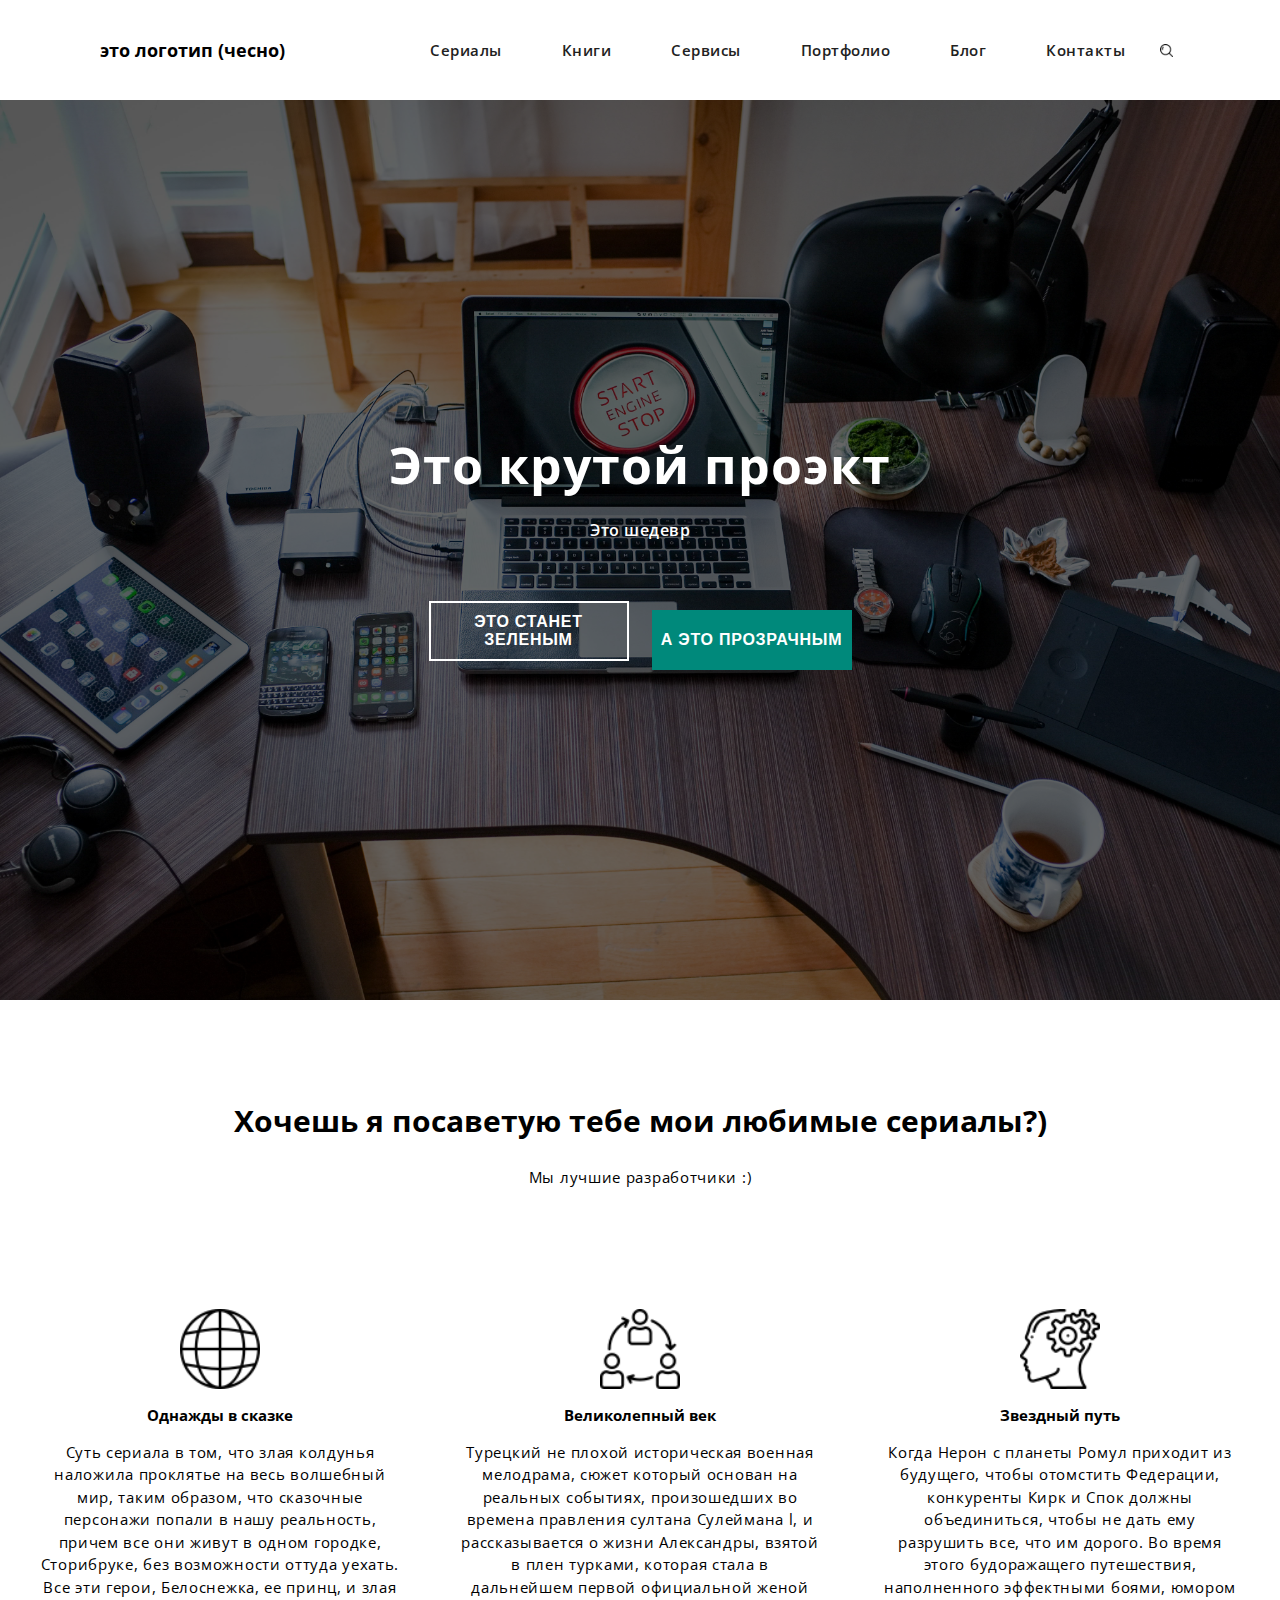
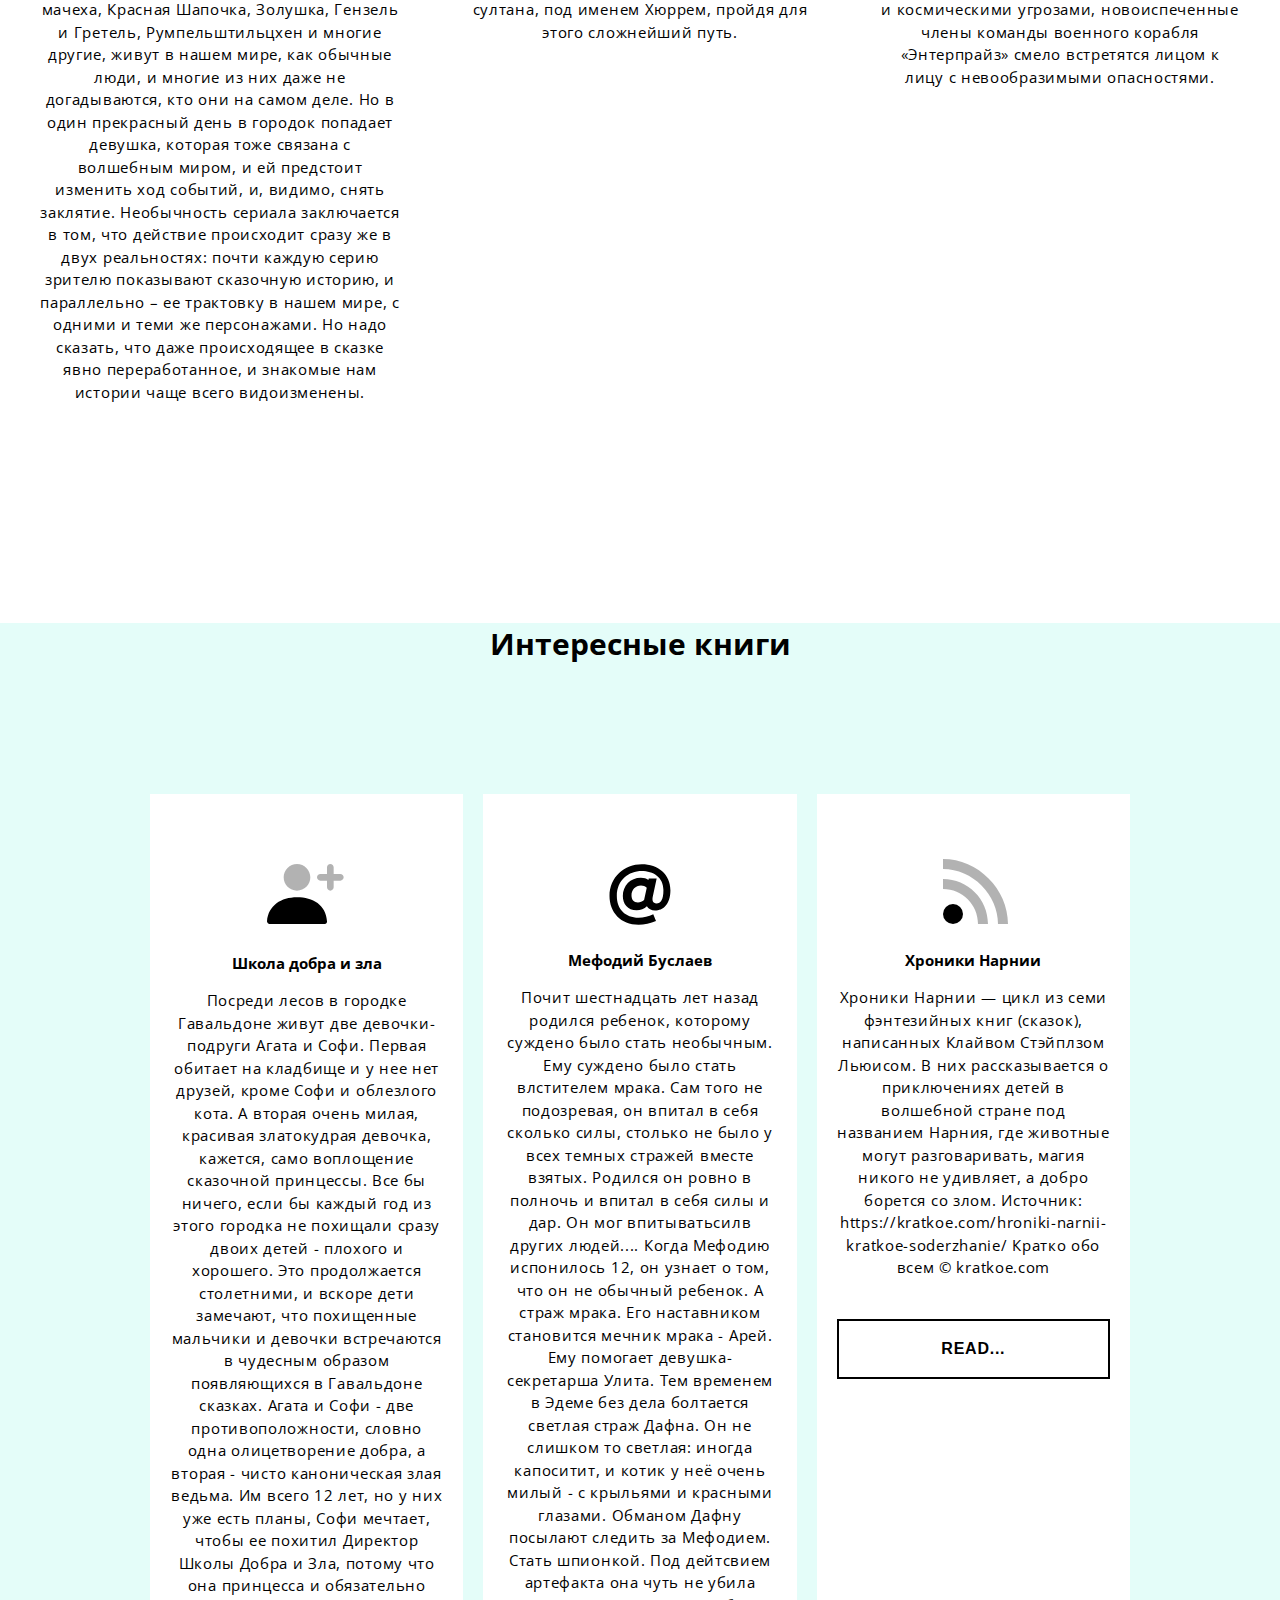
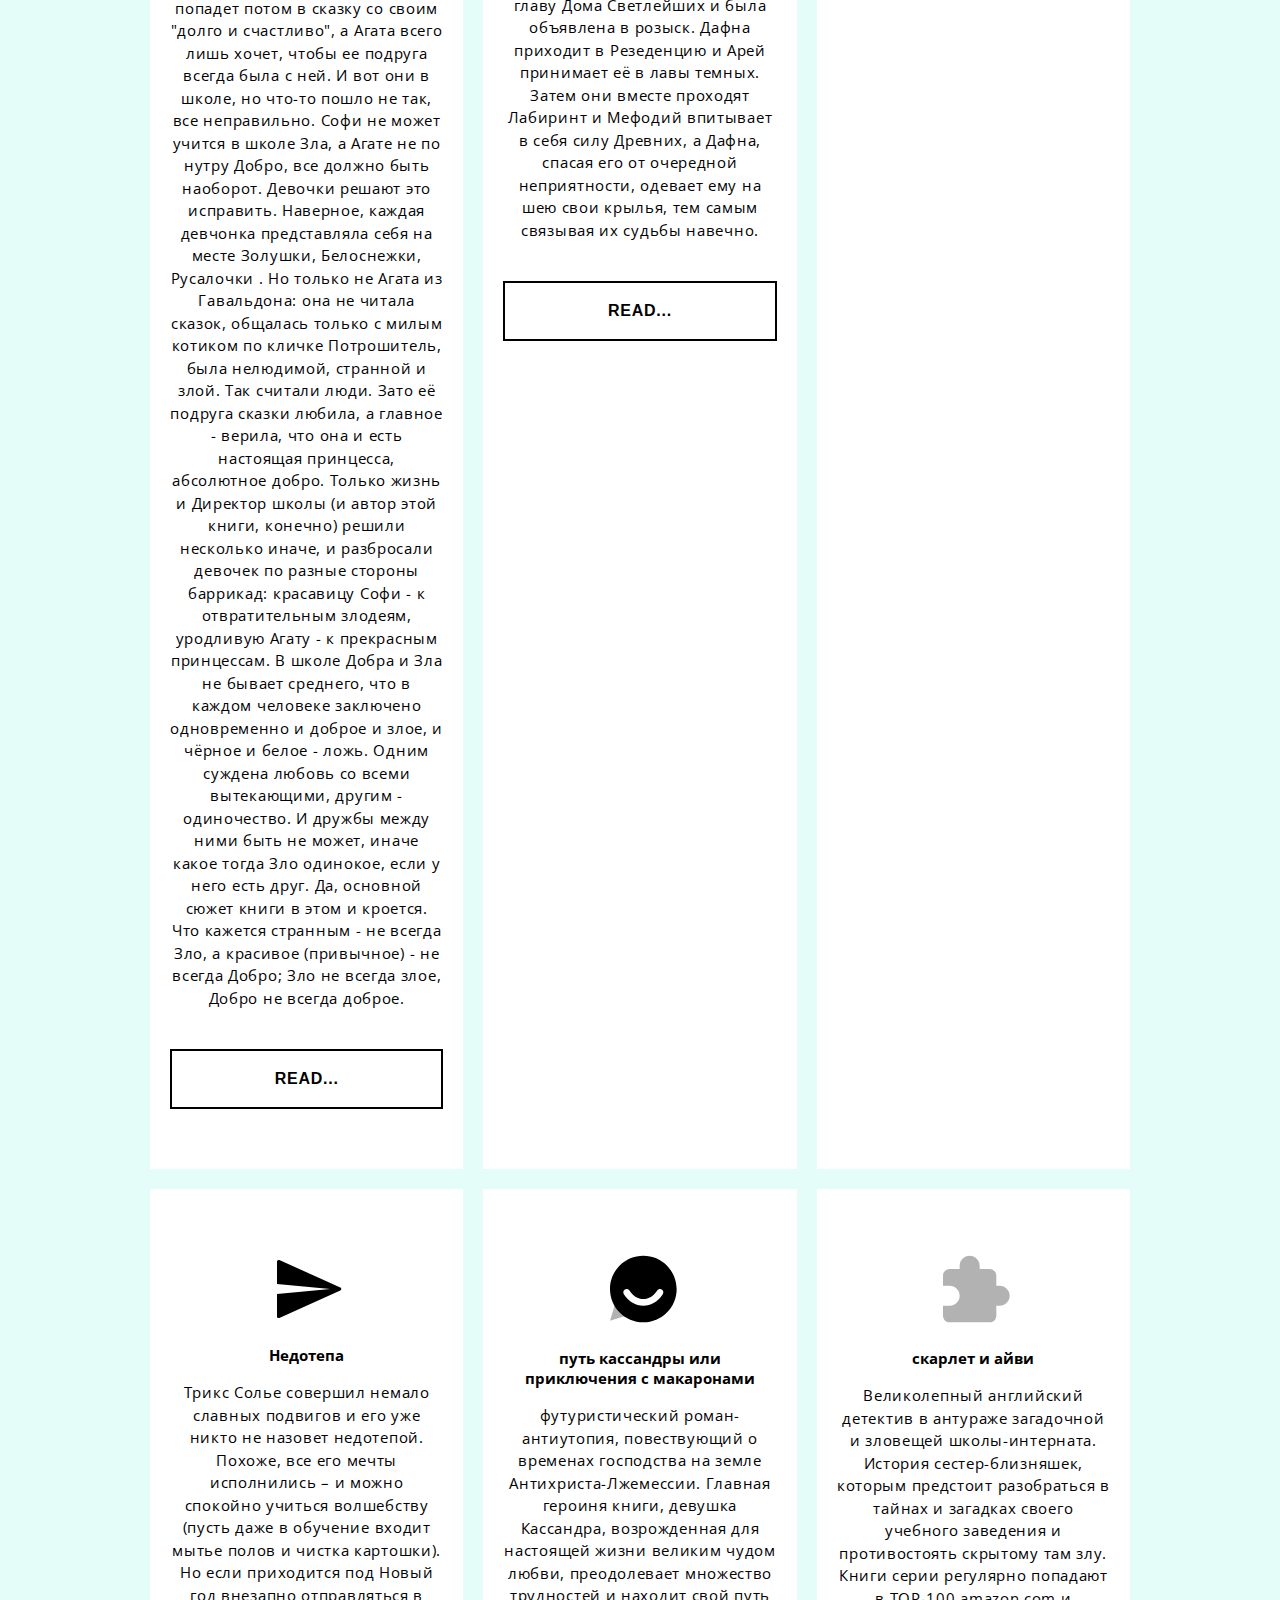
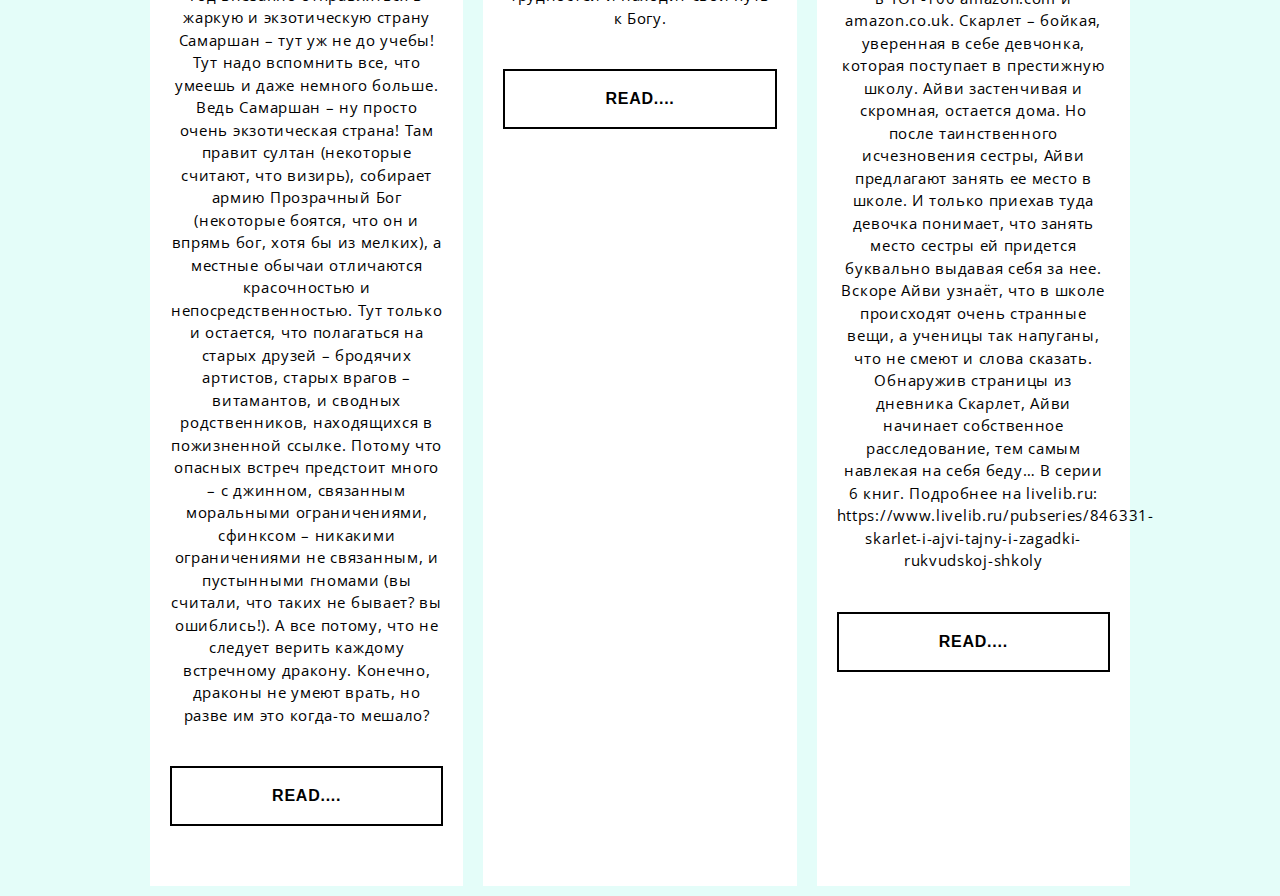
==== index.html @ 82c6f23f "Add files via upload" ====
<!DOCTYPE html>
<html lang="ru">
<head>
	<meta charset="UTF-8">
	<title>Photoshop</title>
	<link rel="stylesheet" href="style.css">
	<link href="https://fonts.googleapis.com/css?family=Open+Sans&display=swap" rel="stylesheet">
	<meta name="viewport" content="with=device-width,initial-scale=1">
</head>
<body>
		<div class="nav-wrapper">
			<div class="logo">это логотип (чесно)</div>
			<nav class="topnav">
				<a href="#" class="nav-link">
					Сериалы
				</a>
				<a href="#about" class="nav-link">
					Книги
				</a>
				<a href="#about04" class="nav-link">
					Сервисы
				</a>
				<a href="#" class="nav-link">
					Портфолио
				</a>
				<a href="#" class="nav-link">
					Блог
				</a>
				<a href="#" class="nav-link">
					Контакты
				</a>
				<div class="search-wrapper">
					<input type="text" class="search">
				</div>
			</nav>
			
		</div>
	<header class="header">
		<div class="box">
			<h1 class="h1">
				Это крутой проэкт
			</h1>
			<p class="subtitle">
				Это шедевр
			</p>
			<button class="header-btn transparent">
				<span class="hide-mobile">
				это станет
				</span>
				зеленым
			</button>
			<button class="header-btn blue">
				<span class="hide-mobile">
				а это прозрачным
				</span>
				 
			</button>
		</div>
	</header>
	<main>
		<section id="about" class="first">
			<h2 class="h2">Хочешь я посаветую тебе мои любимые сериалы?)</h2>
			<p class="section-subtitle">Мы лучшие разработчики :)
				
		</p>
			<div class="first-box">
				<div class="first-item">
					<img src="img/language.png" alt="" class="icon">
					<h3 class="h3">
						Однажды в сказке
					</h3>
					<p class="section-subtitle">Суть сериала в том, что злая колдунья наложила проклятье на весь волшебный мир, таким образом, что сказочные персонажи попали в нашу реальность, причем все они живут в одном городке, Сторибруке, без возможности оттуда уехать. Все эти герои, Белоснежка, ее принц, и злая мачеха, Красная Шапочка, Золушка, Гензель и Гретель, Румпельштильцхен и многие другие, живут в нашем мире, как обычные люди, и многие из них даже не догадываются, кто они на самом деле. Но в один прекрасный день в городок попадает девушка, которая тоже связана с волшебным миром, и ей предстоит изменить ход событий, и, видимо, снять заклятие.
					Необычность сериала заключается в том, что действие происходит сразу же в двух реальностях: почти каждую серию зрителю показывают сказочную историю, и параллельно – ее трактовку в нашем мире, с одними и теми же персонажами. Но надо сказать, что даже происходящее в сказке явно переработанное, и знакомые нам истории чаще всего видоизменены.</p>
				</div>
				<div class="first-item">
					<img src="img/collaboration.png" alt="" class="icon">
					<h3 class="h3">
						Великолепный век
					</h3>
					<p class="section-subtitle">Турецкий не плохой историческая военная мелодрама, сюжет который основан на реальных событиях, произошедших во времена правления султана Сулеймана l, и рассказывается о жизни Александры, взятой в плен турками, которая стала в дальнейшем первой официальной женой султана, под именем Хюррем, пройдя для этого сложнейший путь.</p>
				</div>
				<div class="first-item">
					<img src="img/thinking.png" alt="" class="icon">
					<h3 class="h3">
						Звездный путь
					</h3>
					<p class="section-subtitle">Когда Нерон с планеты Ромул приходит из будущего, чтобы отомстить Федерации, конкуренты Кирк и Спок должны объединиться, чтобы не дать ему разрушить все, что им дорого. Во время этого будоражащего путешествия, наполненного эффектными боями, юмором и космическими угрозами, новоиспеченные члены команды военного корабля «Энтерпрайз» смело встретятся лицом к лицу с невообразимыми опасностями.</p>
				</div>
			</div>
		</section>
		<section id="about04" class="second">
			<h2 class="h2">Интересные книги</h2>
			<p class="section-subtitle">
				
			</p>
			<div class="second-box">
				<div class="second-item">
					<svg xmlns="http://www.w3.org/2000/svg" xmlns:xlink="http://www.w3.org/1999/xlink" width="80px" height="80px" viewBox="0 0 24 24" version="1.1" class="kt-svg-icon">
    <g stroke="none" stroke-width="1" fill="none" fill-rule="evenodd">
        <polygon points="0 0 24 0 24 24 0 24"/>
        <path d="M18,8 L16,8 C15.4477153,8 15,7.55228475 15,7 C15,6.44771525 15.4477153,6 16,6 L18,6 L18,4 C18,3.44771525 18.4477153,3 19,3 C19.5522847,3 20,3.44771525 20,4 L20,6 L22,6 C22.5522847,6 23,6.44771525 23,7 C23,7.55228475 22.5522847,8 22,8 L20,8 L20,10 C20,10.5522847 19.5522847,11 19,11 C18.4477153,11 18,10.5522847 18,10 L18,8 Z M9,11 C6.790861,11 5,9.209139 5,7 C5,4.790861 6.790861,3 9,3 C11.209139,3 13,4.790861 13,7 C13,9.209139 11.209139,11 9,11 Z" fill="#000000" fill-rule="nonzero" opacity="0.3"/>
        <path d="M0.00065168429,20.1992055 C0.388258525,15.4265159 4.26191235,13 8.98334134,13 C13.7712164,13 17.7048837,15.2931929 17.9979143,20.2 C18.0095879,20.3954741 17.9979143,21 17.2466999,21 C13.541124,21 8.03472472,21 0.727502227,21 C0.476712155,21 -0.0204617505,20.45918 0.00065168429,20.1992055 Z" fill="#000000" fill-rule="nonzero"/>
    </g>
</svg>
					<h3 class="h3">Школа добра и зла</h3>
					<p class="section-subtitle">Посреди лесов в городке Гавальдоне живут две девочки-подруги
Агата и Софи.
Первая обитает на кладбище и у нее нет друзей, кроме Софи
и облезлого кота.
А вторая очень милая, красивая златокудрая девочка,
кажется, само воплощение сказочной принцессы.
Все бы ничего, если бы каждый год из этого городка не
похищали сразу двоих детей - плохого и хорошего.
Это продолжается столетними, и вскоре дети замечают,
что похищенные мальчики и девочки встречаются в
чудесным образом появляющихся в Гавальдоне сказках.
Агата и Софи - две противоположности, словно одна
олицетворение добра, а вторая - чисто каноническая злая ведьма.
Им всего 12 лет, но у них уже есть планы, Софи мечтает,
чтобы ее похитил Директор Школы Добра и Зла,
потому что она принцесса и обязательно попадет потом
в сказку со своим "долго и счастливо", а Агата всего лишь
хочет, чтобы ее подруга всегда была с ней.
И вот они в школе, но что-то пошло не так, все неправильно.
Софи не может учится в школе Зла, а Агате не по нутру
Добро, все должно быть наоборот.
Девочки решают это исправить.
Наверное, каждая девчонка представляла себя на месте
Золушки, Белоснежки, Русалочки .
Но только не Агата из Гавальдона: она не читала сказок,
общалась только с милым котиком по кличке Потрошитель,
была нелюдимой, странной и злой.
Так считали люди. Зато её подруга сказки любила, а главное -
верила, что она и есть настоящая принцесса, абсолютное добро.
Только жизнь и Директор школы (и автор этой книги, конечно)
решили несколько иначе, и разбросали девочек по
разные стороны баррикад:
красавицу Софи - к отвратительным злодеям, уродливую
Агату - к прекрасным принцессам.
В школе Добра и Зла не бывает среднего, что в каждом
человеке заключено одновременно и доброе и злое,
и чёрное и белое - ложь. Одним суждена любовь со
всеми вытекающими, другим - одиночество.
И дружбы между ними быть не может, иначе какое тогда
Зло одинокое, если у него есть друг.
Да, основной сюжет книги в этом и кроется.
Что кажется странным - не всегда Зло, а красивое (привычное) -
не всегда Добро; Зло не всегда злое, Добро не всегда доброе.</p>
					<button class="readmore">read...</button>
				</div>
				<div class="second-item">
					<svg xmlns="http://www.w3.org/2000/svg" xmlns:xlink="http://www.w3.org/1999/xlink" width="80px" height="80px" viewBox="0 0 24 24" version="1.1" class="icon">
    <g stroke="none" stroke-width="1" fill="none" fill-rule="evenodd">
        <rect x="0" y="0" width="24" height="24"/>
        <path d="M11.575,21.2 C6.175,21.2 2.85,17.4 2.85,12.575 C2.85,6.875 7.375,3.05 12.525,3.05 C17.45,3.05 21.125,6.075 21.125,10.85 C21.125,15.2 18.825,16.925 16.525,16.925 C15.4,16.925 14.475,16.4 14.075,15.65 C13.3,16.4 12.125,16.875 11,16.875 C8.25,16.875 6.85,14.925 6.85,12.575 C6.85,9.55 9.05,7.1 12.275,7.1 C13.2,7.1 13.95,7.35 14.525,7.775 L14.625,7.35 L17,7.35 L15.825,12.85 C15.6,13.95 15.85,14.825 16.925,14.825 C18.25,14.825 19.025,13.725 19.025,10.8 C19.025,6.9 15.95,5.075 12.5,5.075 C8.625,5.075 5.05,7.75 5.05,12.575 C5.05,16.525 7.575,19.1 11.575,19.1 C13.075,19.1 14.625,18.775 15.975,18.075 L16.8,20.1 C15.25,20.8 13.2,21.2 11.575,21.2 Z M11.4,14.525 C12.05,14.525 12.7,14.35 13.225,13.825 L14.025,10.125 C13.575,9.65 12.925,9.425 12.3,9.425 C10.65,9.425 9.45,10.7 9.45,12.375 C9.45,13.675 10.075,14.525 11.4,14.525 Z" fill="#000000"/>
    </g>
</svg>
					<h3 class="h3">Мефодий Буслаев</h3>
					<p class="section-subtitle">Почит шестнадцать лет назад родился ребенок, которому суждено было стать необычным. Ему суждено было стать влстителем мрака. Сам того не подозревая, он впитал в себя сколько силы, столько не было у всех темных стражей вместе взятых. Родился он ровно в полночь и впитал в себя силы и дар. Он мог впитыватьсилв других людей....
Когда Мефодию испонилось 12, он узнает о том, что он не обычный ребенок. А страж мрака. Его наставником становится мечник мрака - Арей. Ему помогает девушка-секретарша Улита.
Тем временем в Эдеме без дела болтается светлая страж Дафна. Он не слишком то светлая: иногда капоситит, и котик у неё очень милый - с крыльями и красными глазами. Обманом Дафну посылают следить за Мефодием. Стать шпионкой. Под дейтсвием артефакта она чуть не убила главу Дома Светлейших и была объявлена в розыск.
Дафна приходит в Резеденцию и Арей принимает её в лавы темных.
Затем они вместе проходят Лабиринт и Мефодий впитывает в себя силу Древних, а Дафна, спасая его от очередной неприятности, одевает ему на шею свои крылья, тем самым связывая их судьбы навечно.</p>
					<button class="readmore">read...</button>
				</div>
				<div class="second-item">
					<svg xmlns="http://www.w3.org/2000/svg" xmlns:xlink="http://www.w3.org/1999/xlink" width="80px" height="80px" viewBox="0 0 24 24" version="1.1" class="icon">
    <g stroke="none" stroke-width="1" fill="none" fill-rule="evenodd">
        <rect x="0" y="0" width="24" height="24"/>
        <circle fill="#000000" cx="6" cy="18" r="3"/>
        <path d="M16.5,21 L13.5,21 C13.5,15.2010101 8.79898987,10.5 3,10.5 L3,7.5 C10.4558441,7.5 16.5,13.5441559 16.5,21 Z" fill="#000000" fill-rule="nonzero" opacity="0.3"/>
        <path d="M22.5,21 L19.5,21 C19.5,12.163444 11.836556,4.5 3,4.5 L3,1.5 C13.4934102,1.5 22.5,10.5065898 22.5,21 Z" fill="#000000" fill-rule="nonzero" opacity="0.3"/>
    </g>
</svg>
					<h3 class="h3">Хроники Нарнии</h3>
					<p class="section-subtitle">Хроники Нарнии — цикл из семи фэнтезийных книг (сказок), написанных Клайвом Стэйплзом Льюисом. В них рассказывается о приключениях детей в волшебной стране под названием Нарния, где животные могут разговаривать, магия никого не удивляет, а добро борется со злом.
Источник: https://kratkoe.com/hroniki-narnii-kratkoe-soderzhanie/ Кратко обо всем © kratkoe.com</p>
					<button class="readmore">read...</button>
				</div>
				<div class="second-item">
					<svg xmlns="http://www.w3.org/2000/svg" xmlns:xlink="http://www.w3.org/1999/xlink" width="80px" height="80px" viewBox="0 0 24 24" version="1.1" class="icon">
    <g stroke="none" stroke-width="1" fill="none" fill-rule="evenodd">
        <rect x="0" y="0" width="24" height="24"/>
        <path d="M3,13.5 L19,12 L3,10.5 L3,3.7732928 C3,3.70255344 3.01501031,3.63261921 3.04403925,3.56811047 C3.15735832,3.3162903 3.45336217,3.20401298 3.70518234,3.31733205 L21.9867539,11.5440392 C22.098181,11.5941815 22.1873901,11.6833905 22.2375323,11.7948177 C22.3508514,12.0466378 22.2385741,12.3426417 21.9867539,12.4559608 L3.70518234,20.6826679 C3.64067359,20.7116969 3.57073936,20.7267072 3.5,20.7267072 C3.22385763,20.7267072 3,20.5028496 3,20.2267072 L3,13.5 Z" fill="#000000"/>
    </g>
</svg>
					<h3 class="h3">Недотепа</h3>
					<p class="section-subtitle">Трикс Солье совершил немало славных подвигов и его уже никто не назовет недотепой.
Похоже, все его мечты исполнились – и можно спокойно учиться волшебству (пусть даже в обучение входит мытье полов и чистка картошки).

Но если приходится под Новый год внезапно отправляться в жаркую и экзотическую страну Самаршан – тут уж не до учебы! Тут надо вспомнить все, что умеешь и даже немного больше.

Ведь Самаршан – ну просто очень экзотическая страна! Там правит султан (некоторые считают, что визирь), собирает армию Прозрачный Бог (некоторые боятся, что он и впрямь бог, хотя бы из мелких), а местные обычаи отличаются красочностью и непосредственностью.

Тут только и остается, что полагаться на старых друзей – бродячих артистов, старых врагов – витамантов, и сводных родственников, находящихся в пожизненной ссылке.

Потому что опасных встреч предстоит много – с джинном, связанным моральными ограничениями, сфинксом – никакими ограничениями не связанным, и пустынными гномами (вы считали, что таких не бывает? вы ошиблись!). А все потому, что не следует верить каждому встречному дракону. Конечно, драконы не умеют врать, но разве им это когда-то мешало?</p>
					<button class="readmore">read....</button>
				</div>
				<div class="second-item">
				<svg xmlns="http://www.w3.org/2000/svg" xmlns:xlink="http://www.w3.org/1999/xlink" width="80px" height="80px" viewBox="0 0 24 24" version="1.1" class="kt-svg-icon">
    <g stroke="none" stroke-width="1" fill="none" fill-rule="evenodd">
        <rect x="0" y="0" width="24" height="24"/>
        <polygon fill="#000000" opacity="0.3" points="5 15 3 21.5 9.5 19.5"/>
        <path d="M13,2 C18.5228475,2 23,6.4771525 23,12 C23,17.5228475 18.5228475,22 13,22 C7.4771525,22 3,17.5228475 3,12 C3,6.4771525 7.4771525,2 13,2 Z M7.16794971,13.5547002 C8.67758127,15.8191475 10.6456687,17 13,17 C15.3543313,17 17.3224187,15.8191475 18.8320503,13.5547002 C19.1384028,13.0951715 19.0142289,12.4743022 18.5547002,12.1679497 C18.0951715,11.8615972 17.4743022,11.9857711 17.1679497,12.4452998 C16.0109146,14.1808525 14.6456687,15 13,15 C11.3543313,15 9.9890854,14.1808525 8.83205029,12.4452998 C8.52569784,11.9857711 7.90482849,11.8615972 7.4452998,12.1679497 C6.98577112,12.4743022 6.86159725,13.0951715 7.16794971,13.5547002 Z" fill="#000000"/>
    </g>
</svg>
					<h3 class="h3">путь кассандры или приключения с макаронами </h3>
					<p class="section-subtitle"> футуристический роман-антиутопия, повествующий о временах господства на земле Антихриста-Лжемессии. Главная героиня книги, девушка Кассандра, возрожденная для настоящей жизни великим чудом любви, преодолевает множество трудностей и находит свой путь к Богу.</p>
					<button class="readmore">read....</button>
				</div>
				<div class="second-item">
					<svg xmlns="http://www.w3.org/2000/svg" xmlns:xlink="http://www.w3.org/1999/xlink" width="80px" height="80px" viewBox="0 0 24 24" version="1.1" class="kt-svg-icon">
    <g stroke="none" stroke-width="1" fill="none" fill-rule="evenodd">
        <rect x="0" y="0" width="24" height="24"/>
        <path d="M19,11 L20,11 C21.6568542,11 23,12.3431458 23,14 C23,15.6568542 21.6568542,17 20,17 L19,17 L19,20 C19,21.1045695 18.1045695,22 17,22 L5,22 C3.8954305,22 3,21.1045695 3,20 L3,17 L5,17 C6.65685425,17 8,15.6568542 8,14 C8,12.3431458 6.65685425,11 5,11 L3,11 L3,8 C3,6.8954305 3.8954305,6 5,6 L8,6 L8,5 C8,3.34314575 9.34314575,2 11,2 C12.6568542,2 14,3.34314575 14,5 L14,6 L17,6 C18.1045695,6 19,6.8954305 19,8 L19,11 Z" fill="#000000" opacity="0.3"/>
    </g>
</svg>
					<h3 class="h3">скарлет и айви</h3>
					<p class="section-subtitle">Великолепный английский детектив в антураже загадочной и зловещей школы-интерната. История сестер-близняшек, которым предстоит разобраться в тайнах и загадках своего учебного заведения и противостоять скрытому там злу. Книги серии регулярно попадают в TOP-100 amazon.com и amazon.co.uk. Скарлет – бойкая, уверенная в себе девчонка, которая поступает в престижную школу. Айви застенчивая и скромная, остается дома. Но после таинственного исчезновения сестры, Айви предлагают занять ее место в школе. И только приехав туда девочка понимает, что занять место сестры ей придется буквально выдавая себя за нее. Вскоре Айви узнаёт, что в школе происходят очень странные вещи, а ученицы так напуганы, что не смеют и слова сказать. Обнаружив страницы из дневника Скарлет, Айви начинает собственное расследование, тем самым навлекая на себя беду… В серии 6 книг.
Подробнее на livelib.ru:
https://www.livelib.ru/pubseries/846331-skarlet-i-ajvi-tajny-i-zagadki-rukvudskoj-shkoly</p>
					<button class="readmore">read....</button>
				</div>
			</div>
		</section>
	</main>
</body>
</html>
---- style.css ----
*{
	margin: 0;
	padding: 0;
	box-sizing: border-box;
}

html, body, header {
	height: 100%;
}

html {
	font-size: 10px;
	font-family: 'Open Sans', sans-serif;
	font-weight: 600;
}

.nav-wrapper{
	height: 100px;
	display: flex;
	padding: 0 100px;
	/*position: absolute;*/
	width: 100%;
	align-items: center;
	justify-content: space-between;
}

.topnav {
	display: flex;
	justify-content:flex-end;
	/*width: 97.5%;
	margin: auto;
	max-width: 1200px;
	background-color: pink;*/
	align-items: center;
}

.nav-link {
	text-decoration: none;
	color: #212121;
	/*display: inline-block;*/
	font-size: 1.5rem;
	letter-spacing: 0.5px;
	margin: 15px;
	padding: 10px 15px;
	transition: 0.3s ease-in;
}

/*.nav-link+ .nav-link, .nav-link:first-child {
	margin: 3%;
}*/


.logo{
	font-size: 18px;
	font-weight: bold;
	font-family: 'Open Sans', sans-serif;
	width:150%;
}

.search {
	background-image: url('search.png');
	background-position: 0px center;
	background-repeat: no-repeat;
	background-size: 13px 13px;
	border: none;
	padding-left: 20px;
	font-size: 1.5rem;
	outline: none;
	font-weight: 600;
	letter-spacing: 0.5px;
	width: 100%;
	padding-bottom: 3px;
	transition: 0.3s ease-in;

}

.search:focus{
	border-bottom: 1px solid;
}

.search-wrapper {
	width: 15%;
	margin-left: 5px;
}

.header {
	background-image: url('background.jpg');
	background-repeat: no-repeat;
	width: 100%;
	height:calc(100%-100px);
	background-size: cover;
	background-position: 50% 50%;
	position: relative;
    display: flex;
    justify-content: center;
    align-items: center;
    color: white;

}

.header:after {
	content: '';
	position: absolute;
	width: 100%;
	height: 100%;
	top: 0;
	bottom: 0;
	left: 0;
	right: 0;
	background-color:rgba(0,0,0,0.6);
}

.header > .box{
	z-index: 1;
    text-align: center;
}
.h1 {
	font-size: 5rem;
	letter-spacing: 1px;
}
.subtitle {
	font-size: 1.6rem;
	padding: 2rem 0;
	letter-spacing: 0.5px;
}
.header-btn, .readmore {
	border:none;
	width: 200px;
	height: 60px;
	font-size: 1.6rem;
	display: inline-block;
	margin-top: 40px;
	color: white;
	text-transform: uppercase;
	font-weight: 600;
	letter-spacing: 0.75px;
	cursor: pointer;
	transition: 0.3s ease-in;
	border:2px solid transparent;
}
.header-btn + .header-btn {
	margin-left: 20px;
}

.transparent, .readmore {
	border:2px solid;
	background-color: transparent;
}

.blue {
	background-color: #00897b;
}
@media all and (min-width: 1150px){
	.transparent:hover {
		background-color: #00897b;
		border-color: transparent;
	}
	.blue:hover {
		background-color: transparent;
		border-color:#00897b; 
	}
	.nav-link:hover {
		background-color: black;
		color: white;
	}
	.second-item:hover {
		background-color:#00897b;
		color: white;
		transform: scale(1.05);
		box-shadow: 0 0 40px 5px rgba(0,0,0,0.3);

	}

	.second-item:hover .readmore {
		border-color: white;
		color: white;
	}
	.second-item:hover .icon {
		color: white;
	}

}

.first {
	text-align: center;
	padding: 100px 0;
}

.h2 {
	font-size: 4rem;
	text-align: center;

}

.section-subtitle {
	font-size: 1.5rem;
	font-weight: 400;
	max-width: 700px;
	margin: auto;
	line-height: 1.5;
	letter-spacing: 0.7px;

}

.first-box, .second-box{
	display: flex;
	justify-content: space-between;
	max-width: 1200px;
	margin: 120px auto;
}

.first-item {
	max-width: 30%;
}

.h2 {
	font-size: 3rem;
	margin-bottom: 2.5rem;
}

.icon {
	display: block;
	width: 80px;
	margin: auto;

}
.h3 {
	font-size: 1.5rem;
	font-weight: bold;
	margin: 16px auto;
	
}

.second{
	background-color: #e4fdf9;
}

.second-item {
	width: calc(100% / 3 - 2%);
	background-color: #fff;
	margin: 1%;
	padding: 6% 2%;
	text-align: center;
	transition: 0.3s ease-in;
}

.second-box{
	flex-wrap: wrap;
	justify-content: space-between;
	max-width: 1000px;
}


.readmore {
	color: black;
	width: 100%;
}

@media all and (max-width: 1150px) {
	.nav-link {
		display: none;
	}

	.header-btn + .header-btn {
		margin-left: 0px;
	}

	.header-btn {
		height: 40px;
		width: 150px;
	}

	.hide-mobile {
		display: none;
	}

	.main {
		margin: auto 16px;
	}
	.section-subtitle {
		text-align: center;
	}
	.second-box {
		margin-top: 24px;
	}

	.first {
		padding: 0;
	}
}
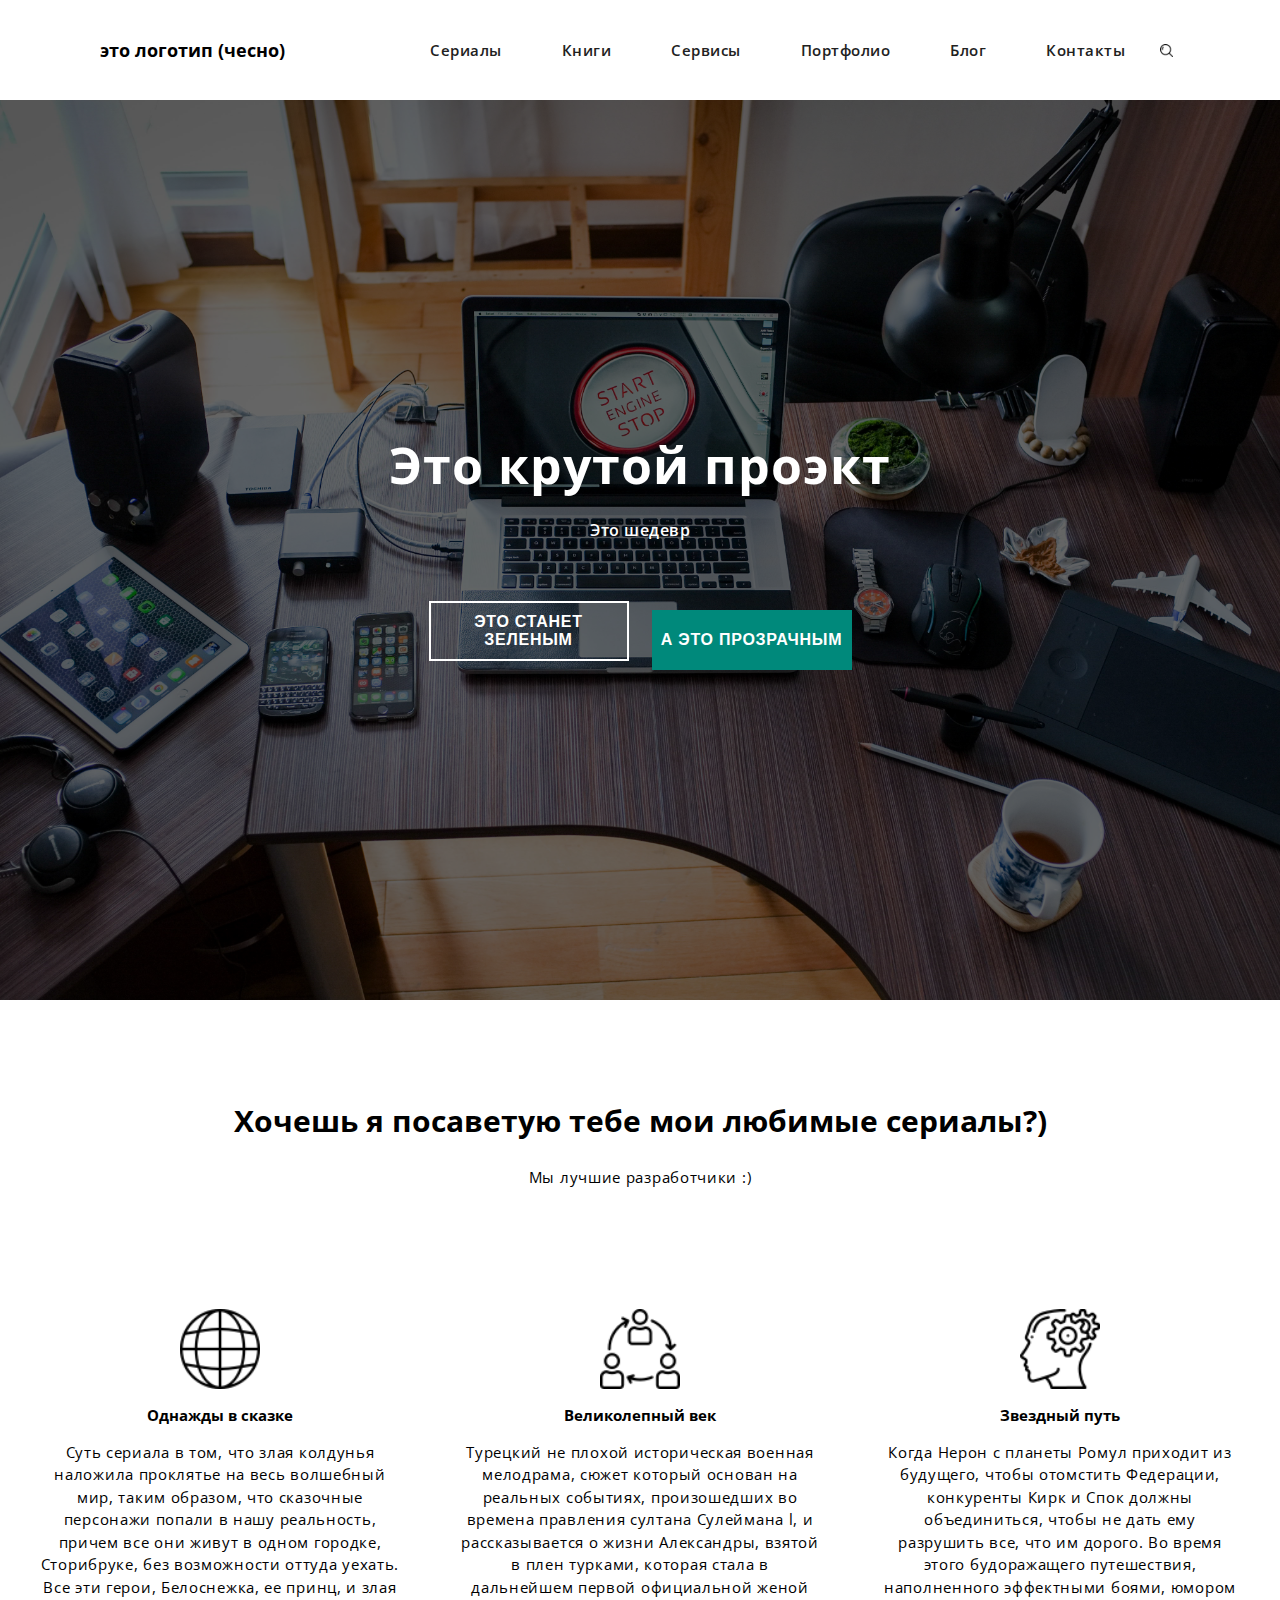
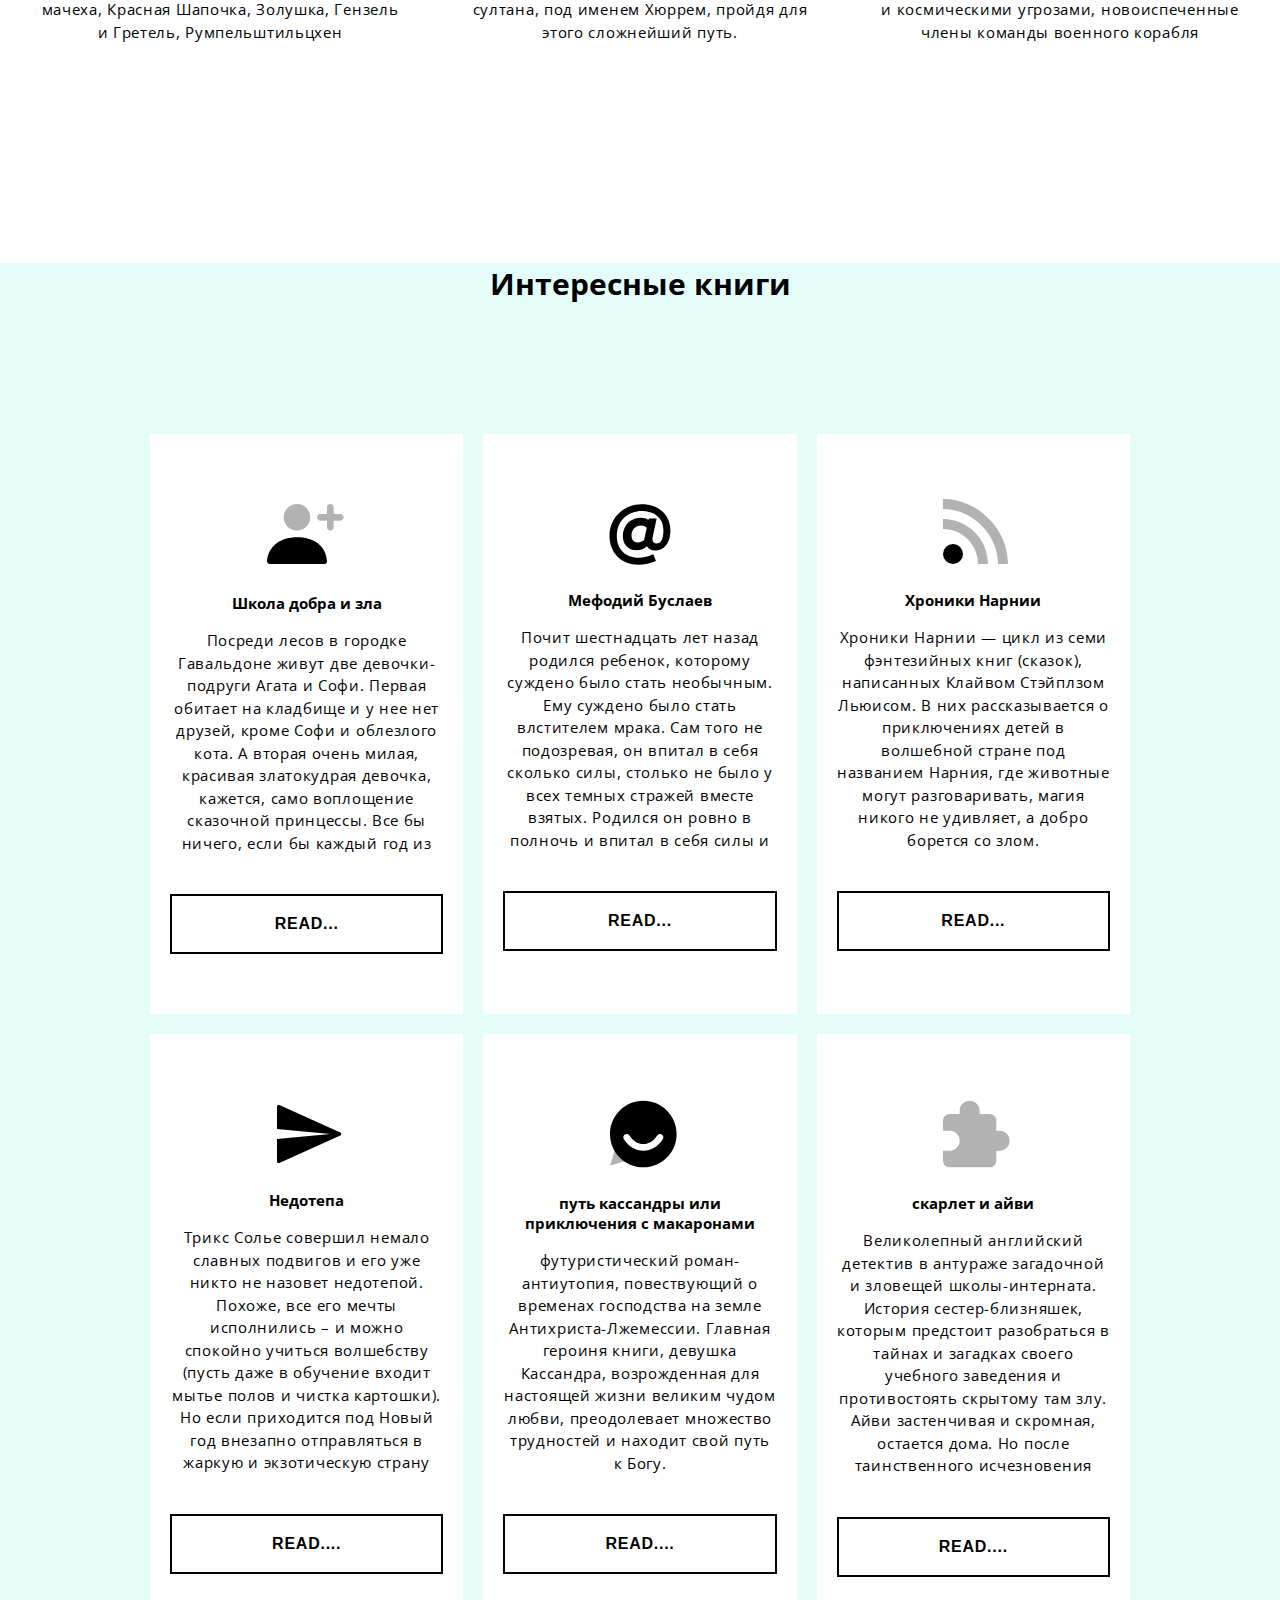
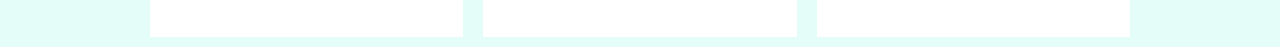
==== commit 4c863f31: "Add files via upload" ====
--- a/index.html
+++ b/index.html
@@ -69,8 +69,7 @@
 					<h3 class="h3">
 						Однажды в сказке
 					</h3>
-					<p class="section-subtitle">Суть сериала в том, что злая колдунья наложила проклятье на весь волшебный мир, таким образом, что сказочные персонажи попали в нашу реальность, причем все они живут в одном городке, Сторибруке, без возможности оттуда уехать. Все эти герои, Белоснежка, ее принц, и злая мачеха, Красная Шапочка, Золушка, Гензель и Гретель, Румпельштильцхен и многие другие, живут в нашем мире, как обычные люди, и многие из них даже не догадываются, кто они на самом деле. Но в один прекрасный день в городок попадает девушка, которая тоже связана с волшебным миром, и ей предстоит изменить ход событий, и, видимо, снять заклятие.
-					Необычность сериала заключается в том, что действие происходит сразу же в двух реальностях: почти каждую серию зрителю показывают сказочную историю, и параллельно – ее трактовку в нашем мире, с одними и теми же персонажами. Но надо сказать, что даже происходящее в сказке явно переработанное, и знакомые нам истории чаще всего видоизменены.</p>
+					<p class="section-subtitle">Суть сериала в том, что злая колдунья наложила проклятье на весь волшебный мир, таким образом, что сказочные персонажи попали в нашу реальность, причем все они живут в одном городке, Сторибруке, без возможности оттуда уехать. Все эти герои, Белоснежка, ее принц, и злая мачеха, Красная Шапочка, Золушка, Гензель и Гретель, Румпельштильцхен </p>
 				</div>
 				<div class="first-item">
 					<img src="img/collaboration.png" alt="" class="icon">
@@ -84,7 +83,7 @@
 					<h3 class="h3">
 						Звездный путь
 					</h3>
-					<p class="section-subtitle">Когда Нерон с планеты Ромул приходит из будущего, чтобы отомстить Федерации, конкуренты Кирк и Спок должны объединиться, чтобы не дать ему разрушить все, что им дорого. Во время этого будоражащего путешествия, наполненного эффектными боями, юмором и космическими угрозами, новоиспеченные члены команды военного корабля «Энтерпрайз» смело встретятся лицом к лицу с невообразимыми опасностями.</p>
+					<p class="section-subtitle">Когда Нерон с планеты Ромул приходит из будущего, чтобы отомстить Федерации, конкуренты Кирк и Спок должны объединиться, чтобы не дать ему разрушить все, что им дорого. Во время этого будоражащего путешествия, наполненного эффектными боями, юмором и космическими угрозами, новоиспеченные члены команды военного корабля</p>
 				</div>
 			</div>
 		</section>
@@ -109,43 +108,8 @@
 и облезлого кота.
 А вторая очень милая, красивая златокудрая девочка,
 кажется, само воплощение сказочной принцессы.
-Все бы ничего, если бы каждый год из этого городка не
-похищали сразу двоих детей - плохого и хорошего.
-Это продолжается столетними, и вскоре дети замечают,
-что похищенные мальчики и девочки встречаются в
-чудесным образом появляющихся в Гавальдоне сказках.
-Агата и Софи - две противоположности, словно одна
-олицетворение добра, а вторая - чисто каноническая злая ведьма.
-Им всего 12 лет, но у них уже есть планы, Софи мечтает,
-чтобы ее похитил Директор Школы Добра и Зла,
-потому что она принцесса и обязательно попадет потом
-в сказку со своим "долго и счастливо", а Агата всего лишь
-хочет, чтобы ее подруга всегда была с ней.
-И вот они в школе, но что-то пошло не так, все неправильно.
-Софи не может учится в школе Зла, а Агате не по нутру
-Добро, все должно быть наоборот.
-Девочки решают это исправить.
-Наверное, каждая девчонка представляла себя на месте
-Золушки, Белоснежки, Русалочки .
-Но только не Агата из Гавальдона: она не читала сказок,
-общалась только с милым котиком по кличке Потрошитель,
-была нелюдимой, странной и злой.
-Так считали люди. Зато её подруга сказки любила, а главное -
-верила, что она и есть настоящая принцесса, абсолютное добро.
-Только жизнь и Директор школы (и автор этой книги, конечно)
-решили несколько иначе, и разбросали девочек по
-разные стороны баррикад:
-красавицу Софи - к отвратительным злодеям, уродливую
-Агату - к прекрасным принцессам.
-В школе Добра и Зла не бывает среднего, что в каждом
-человеке заключено одновременно и доброе и злое,
-и чёрное и белое - ложь. Одним суждена любовь со
-всеми вытекающими, другим - одиночество.
-И дружбы между ними быть не может, иначе какое тогда
-Зло одинокое, если у него есть друг.
-Да, основной сюжет книги в этом и кроется.
-Что кажется странным - не всегда Зло, а красивое (привычное) -
-не всегда Добро; Зло не всегда злое, Добро не всегда доброе.</p>
+Все бы ничего, если бы каждый год из
+</p>
 					<button class="readmore">read...</button>
 				</div>
 				<div class="second-item">
@@ -156,11 +120,7 @@
     </g>
 </svg>
 					<h3 class="h3">Мефодий Буслаев</h3>
-					<p class="section-subtitle">Почит шестнадцать лет назад родился ребенок, которому суждено было стать необычным. Ему суждено было стать влстителем мрака. Сам того не подозревая, он впитал в себя сколько силы, столько не было у всех темных стражей вместе взятых. Родился он ровно в полночь и впитал в себя силы и дар. Он мог впитыватьсилв других людей....
-Когда Мефодию испонилось 12, он узнает о том, что он не обычный ребенок. А страж мрака. Его наставником становится мечник мрака - Арей. Ему помогает девушка-секретарша Улита.
-Тем временем в Эдеме без дела болтается светлая страж Дафна. Он не слишком то светлая: иногда капоситит, и котик у неё очень милый - с крыльями и красными глазами. Обманом Дафну посылают следить за Мефодием. Стать шпионкой. Под дейтсвием артефакта она чуть не убила главу Дома Светлейших и была объявлена в розыск.
-Дафна приходит в Резеденцию и Арей принимает её в лавы темных.
-Затем они вместе проходят Лабиринт и Мефодий впитывает в себя силу Древних, а Дафна, спасая его от очередной неприятности, одевает ему на шею свои крылья, тем самым связывая их судьбы навечно.</p>
+					<p class="section-subtitle">Почит шестнадцать лет назад родился ребенок, которому суждено было стать необычным. Ему суждено было стать влстителем мрака. Сам того не подозревая, он впитал в себя сколько силы, столько не было у всех темных стражей вместе взятых. Родился он ровно в полночь и впитал в себя силы и</p>
 					<button class="readmore">read...</button>
 				</div>
 				<div class="second-item">
@@ -173,8 +133,7 @@
     </g>
 </svg>
 					<h3 class="h3">Хроники Нарнии</h3>
-					<p class="section-subtitle">Хроники Нарнии — цикл из семи фэнтезийных книг (сказок), написанных Клайвом Стэйплзом Льюисом. В них рассказывается о приключениях детей в волшебной стране под названием Нарния, где животные могут разговаривать, магия никого не удивляет, а добро борется со злом.
-Источник: https://kratkoe.com/hroniki-narnii-kratkoe-soderzhanie/ Кратко обо всем © kratkoe.com</p>
+					<p class="section-subtitle">Хроники Нарнии — цикл из семи фэнтезийных книг (сказок), написанных Клайвом Стэйплзом Льюисом. В них рассказывается о приключениях детей в волшебной стране под названием Нарния, где животные могут разговаривать, магия никого не удивляет, а добро борется со злом.</p>
 					<button class="readmore">read...</button>
 				</div>
 				<div class="second-item">
@@ -188,13 +147,7 @@
 					<p class="section-subtitle">Трикс Солье совершил немало славных подвигов и его уже никто не назовет недотепой.
 Похоже, все его мечты исполнились – и можно спокойно учиться волшебству (пусть даже в обучение входит мытье полов и чистка картошки).
 
-Но если приходится под Новый год внезапно отправляться в жаркую и экзотическую страну Самаршан – тут уж не до учебы! Тут надо вспомнить все, что умеешь и даже немного больше.
-
-Ведь Самаршан – ну просто очень экзотическая страна! Там правит султан (некоторые считают, что визирь), собирает армию Прозрачный Бог (некоторые боятся, что он и впрямь бог, хотя бы из мелких), а местные обычаи отличаются красочностью и непосредственностью.
-
-Тут только и остается, что полагаться на старых друзей – бродячих артистов, старых врагов – витамантов, и сводных родственников, находящихся в пожизненной ссылке.
-
-Потому что опасных встреч предстоит много – с джинном, связанным моральными ограничениями, сфинксом – никакими ограничениями не связанным, и пустынными гномами (вы считали, что таких не бывает? вы ошиблись!). А все потому, что не следует верить каждому встречному дракону. Конечно, драконы не умеют врать, но разве им это когда-то мешало?</p>
+Но если приходится под Новый год внезапно отправляться в жаркую и экзотическую страну</p>
 					<button class="readmore">read....</button>
 				</div>
 				<div class="second-item">
@@ -217,9 +170,7 @@
     </g>
 </svg>
 					<h3 class="h3">скарлет и айви</h3>
-					<p class="section-subtitle">Великолепный английский детектив в антураже загадочной и зловещей школы-интерната. История сестер-близняшек, которым предстоит разобраться в тайнах и загадках своего учебного заведения и противостоять скрытому там злу. Книги серии регулярно попадают в TOP-100 amazon.com и amazon.co.uk. Скарлет – бойкая, уверенная в себе девчонка, которая поступает в престижную школу. Айви застенчивая и скромная, остается дома. Но после таинственного исчезновения сестры, Айви предлагают занять ее место в школе. И только приехав туда девочка понимает, что занять место сестры ей придется буквально выдавая себя за нее. Вскоре Айви узнаёт, что в школе происходят очень странные вещи, а ученицы так напуганы, что не смеют и слова сказать. Обнаружив страницы из дневника Скарлет, Айви начинает собственное расследование, тем самым навлекая на себя беду… В серии 6 книг.
-Подробнее на livelib.ru:
-https://www.livelib.ru/pubseries/846331-skarlet-i-ajvi-tajny-i-zagadki-rukvudskoj-shkoly</p>
+					<p class="section-subtitle">Великолепный английский детектив в антураже загадочной и зловещей школы-интерната. История сестер-близняшек, которым предстоит разобраться в тайнах и загадках своего учебного заведения и противостоять скрытому там злу. Айви застенчивая и скромная, остается дома. Но после таинственного исчезновения </p>
 					<button class="readmore">read....</button>
 				</div>
 			</div>
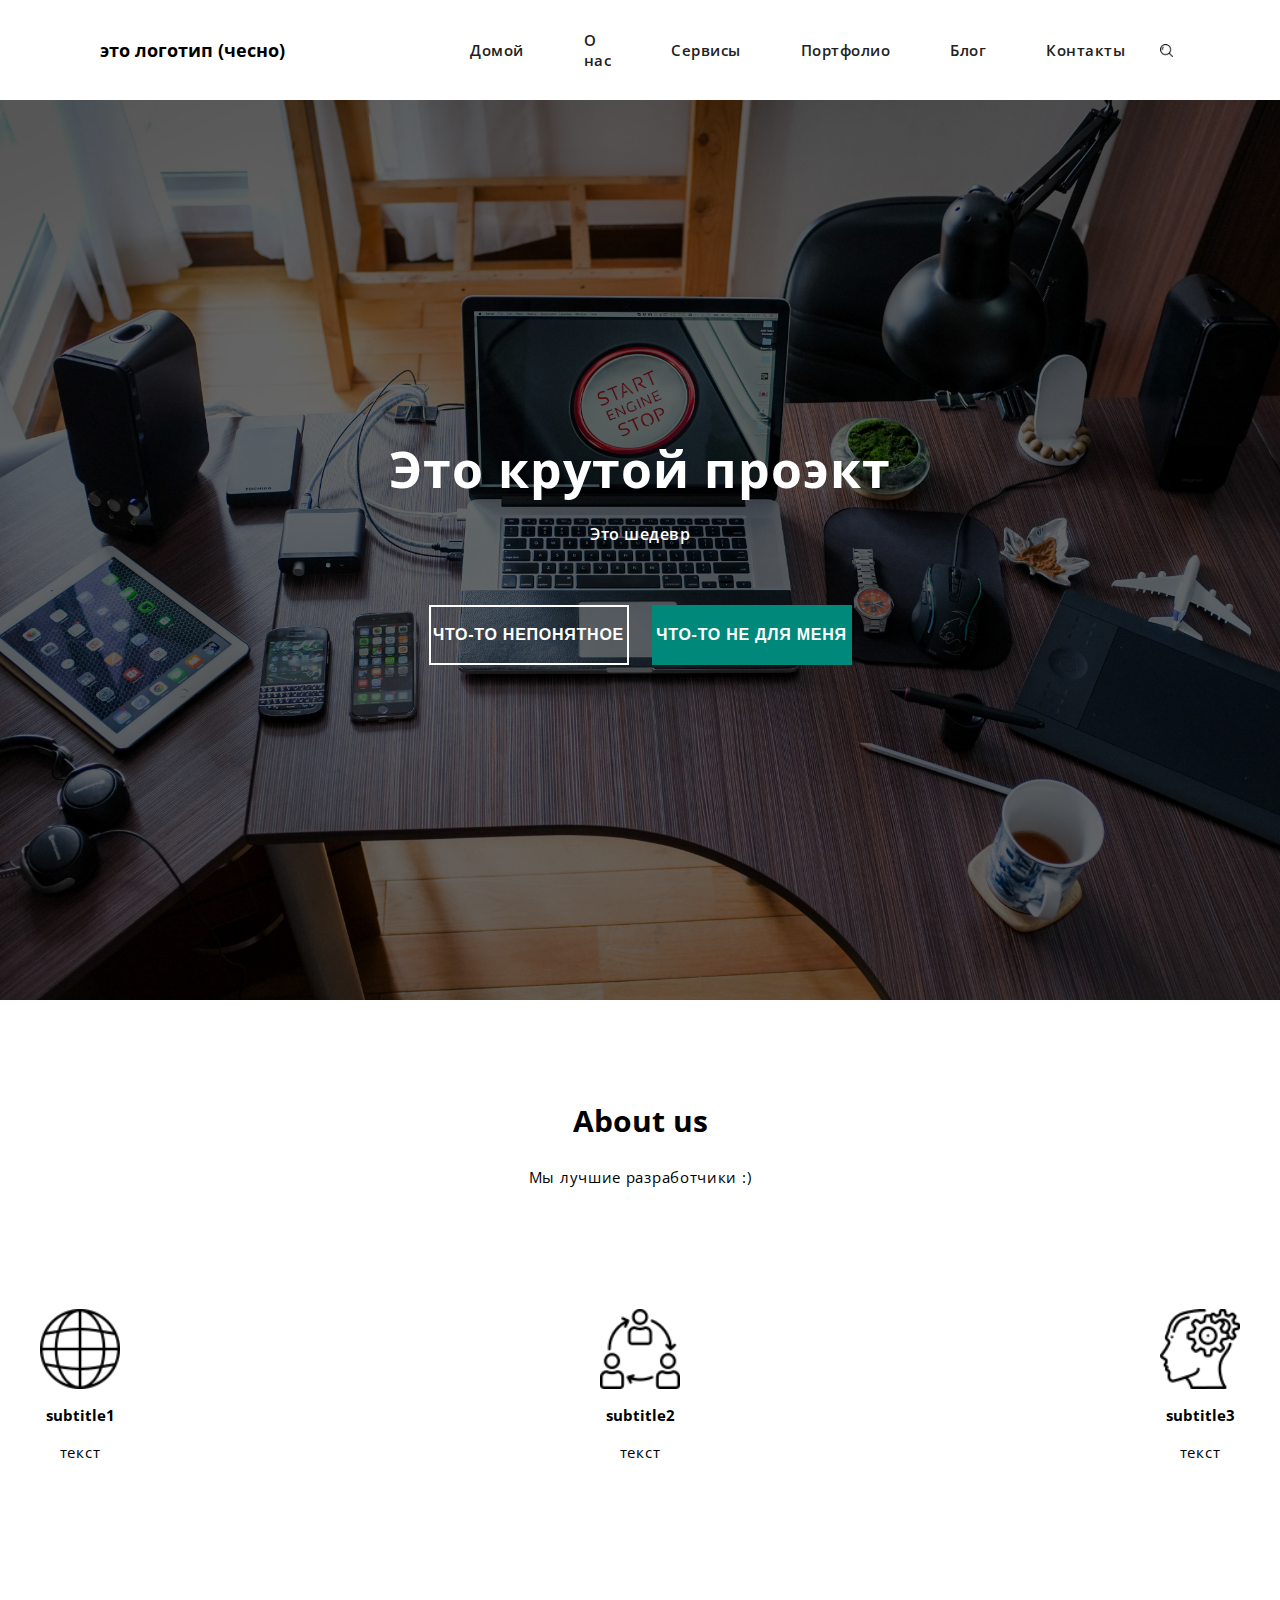
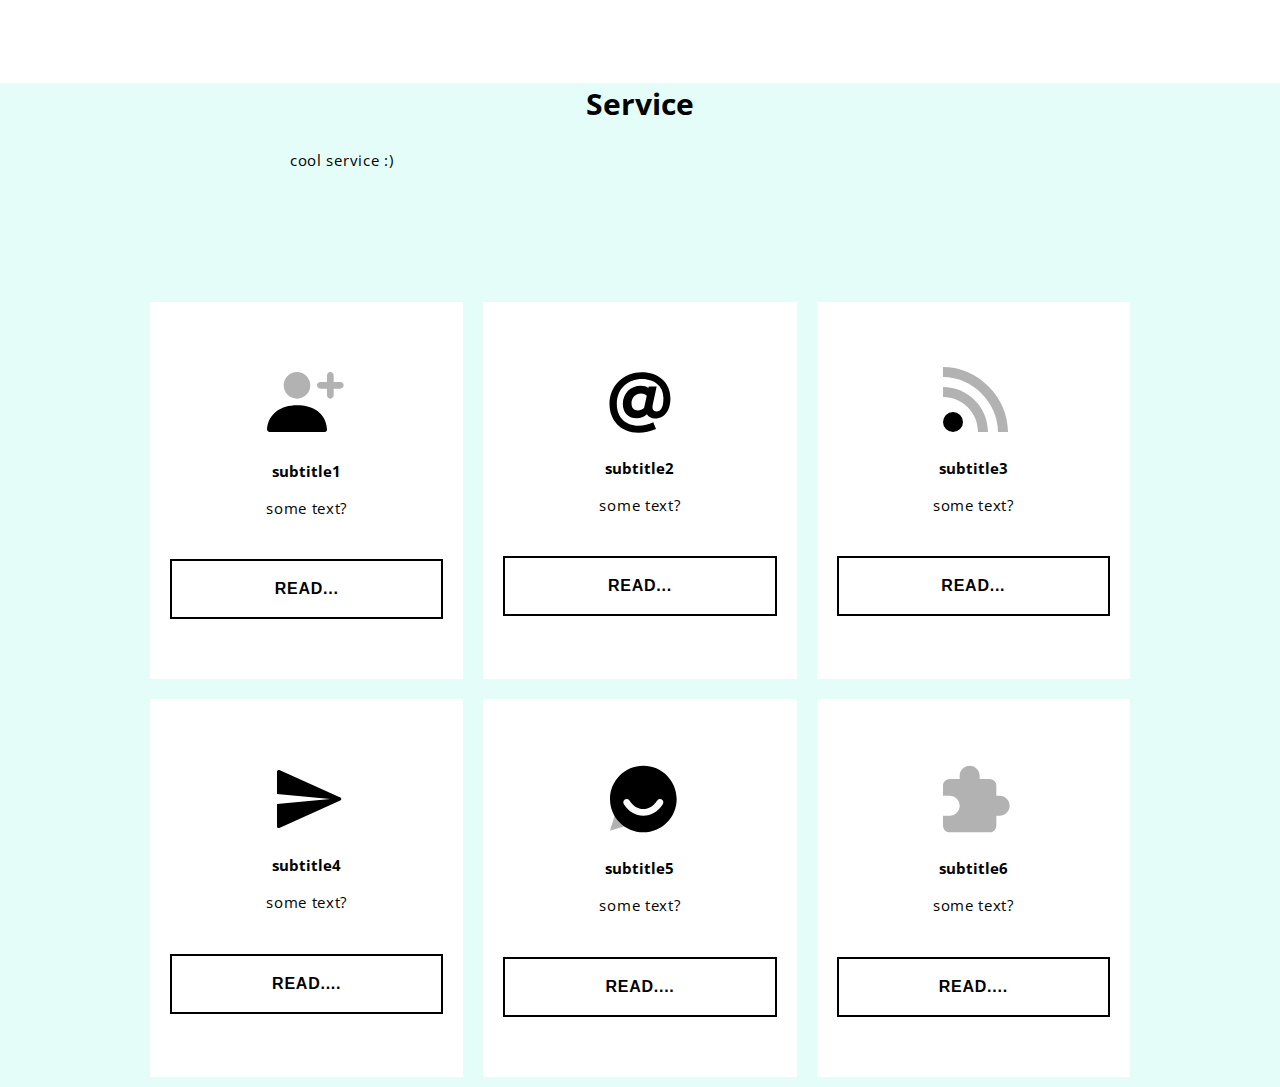
==== commit d21b7990: "Add files via upload" ====
--- a/index.html
+++ b/index.html
@@ -12,10 +12,10 @@
 			<div class="logo">это логотип (чесно)</div>
 			<nav class="topnav">
 				<a href="#" class="nav-link">
-					Сериалы
+					Домой
 				</a>
 				<a href="#about" class="nav-link">
-					Книги
+					О нас
 				</a>
 				<a href="#about04" class="nav-link">
 					Сервисы
@@ -45,21 +45,21 @@
 			</p>
 			<button class="header-btn transparent">
 				<span class="hide-mobile">
-				это станет
+				что-то 
 				</span>
-				зеленым
+				непонятное
 			</button>
 			<button class="header-btn blue">
 				<span class="hide-mobile">
-				а это прозрачным
+				что-то
 				</span>
-				 
+				 не для меня
 			</button>
 		</div>
 	</header>
 	<main>
 		<section id="about" class="first">
-			<h2 class="h2">Хочешь я посаветую тебе мои любимые сериалы?)</h2>
+			<h2 class="h2">About us</h2>
 			<p class="section-subtitle">Мы лучшие разработчики :)
 				
 		</p>
@@ -67,30 +67,30 @@
 				<div class="first-item">
 					<img src="img/language.png" alt="" class="icon">
 					<h3 class="h3">
-						Однажды в сказке
+						subtitle1
 					</h3>
-					<p class="section-subtitle">Суть сериала в том, что злая колдунья наложила проклятье на весь волшебный мир, таким образом, что сказочные персонажи попали в нашу реальность, причем все они живут в одном городке, Сторибруке, без возможности оттуда уехать. Все эти герои, Белоснежка, ее принц, и злая мачеха, Красная Шапочка, Золушка, Гензель и Гретель, Румпельштильцхен </p>
+					<p class="section-subtitle">текст</p>
 				</div>
 				<div class="first-item">
 					<img src="img/collaboration.png" alt="" class="icon">
 					<h3 class="h3">
-						Великолепный век
+						subtitle2
 					</h3>
-					<p class="section-subtitle">Турецкий не плохой историческая военная мелодрама, сюжет который основан на реальных событиях, произошедших во времена правления султана Сулеймана l, и рассказывается о жизни Александры, взятой в плен турками, которая стала в дальнейшем первой официальной женой султана, под именем Хюррем, пройдя для этого сложнейший путь.</p>
+					<p class="section-subtitle">текст</p>
 				</div>
 				<div class="first-item">
 					<img src="img/thinking.png" alt="" class="icon">
 					<h3 class="h3">
-						Звездный путь
+						subtitle3
 					</h3>
-					<p class="section-subtitle">Когда Нерон с планеты Ромул приходит из будущего, чтобы отомстить Федерации, конкуренты Кирк и Спок должны объединиться, чтобы не дать ему разрушить все, что им дорого. Во время этого будоражащего путешествия, наполненного эффектными боями, юмором и космическими угрозами, новоиспеченные члены команды военного корабля</p>
+					<p class="section-subtitle">текст</p>
 				</div>
 			</div>
 		</section>
 		<section id="about04" class="second">
-			<h2 class="h2">Интересные книги</h2>
+			<h2 class="h2">Service</h2>
 			<p class="section-subtitle">
-				
+				cool service :)
 			</p>
 			<div class="second-box">
 				<div class="second-item">
@@ -101,15 +101,8 @@
         <path d="M0.00065168429,20.1992055 C0.388258525,15.4265159 4.26191235,13 8.98334134,13 C13.7712164,13 17.7048837,15.2931929 17.9979143,20.2 C18.0095879,20.3954741 17.9979143,21 17.2466999,21 C13.541124,21 8.03472472,21 0.727502227,21 C0.476712155,21 -0.0204617505,20.45918 0.00065168429,20.1992055 Z" fill="#000000" fill-rule="nonzero"/>
     </g>
 </svg>
-					<h3 class="h3">Школа добра и зла</h3>
-					<p class="section-subtitle">Посреди лесов в городке Гавальдоне живут две девочки-подруги
-Агата и Софи.
-Первая обитает на кладбище и у нее нет друзей, кроме Софи
-и облезлого кота.
-А вторая очень милая, красивая златокудрая девочка,
-кажется, само воплощение сказочной принцессы.
-Все бы ничего, если бы каждый год из
-</p>
+					<h3 class="h3">subtitle1</h3>
+					<p class="section-subtitle">some text?</p>
 					<button class="readmore">read...</button>
 				</div>
 				<div class="second-item">
@@ -119,8 +112,8 @@
         <path d="M11.575,21.2 C6.175,21.2 2.85,17.4 2.85,12.575 C2.85,6.875 7.375,3.05 12.525,3.05 C17.45,3.05 21.125,6.075 21.125,10.85 C21.125,15.2 18.825,16.925 16.525,16.925 C15.4,16.925 14.475,16.4 14.075,15.65 C13.3,16.4 12.125,16.875 11,16.875 C8.25,16.875 6.85,14.925 6.85,12.575 C6.85,9.55 9.05,7.1 12.275,7.1 C13.2,7.1 13.95,7.35 14.525,7.775 L14.625,7.35 L17,7.35 L15.825,12.85 C15.6,13.95 15.85,14.825 16.925,14.825 C18.25,14.825 19.025,13.725 19.025,10.8 C19.025,6.9 15.95,5.075 12.5,5.075 C8.625,5.075 5.05,7.75 5.05,12.575 C5.05,16.525 7.575,19.1 11.575,19.1 C13.075,19.1 14.625,18.775 15.975,18.075 L16.8,20.1 C15.25,20.8 13.2,21.2 11.575,21.2 Z M11.4,14.525 C12.05,14.525 12.7,14.35 13.225,13.825 L14.025,10.125 C13.575,9.65 12.925,9.425 12.3,9.425 C10.65,9.425 9.45,10.7 9.45,12.375 C9.45,13.675 10.075,14.525 11.4,14.525 Z" fill="#000000"/>
     </g>
 </svg>
-					<h3 class="h3">Мефодий Буслаев</h3>
-					<p class="section-subtitle">Почит шестнадцать лет назад родился ребенок, которому суждено было стать необычным. Ему суждено было стать влстителем мрака. Сам того не подозревая, он впитал в себя сколько силы, столько не было у всех темных стражей вместе взятых. Родился он ровно в полночь и впитал в себя силы и</p>
+					<h3 class="h3">subtitle2</h3>
+					<p class="section-subtitle">some text?</p>
 					<button class="readmore">read...</button>
 				</div>
 				<div class="second-item">
@@ -132,8 +125,8 @@
         <path d="M22.5,21 L19.5,21 C19.5,12.163444 11.836556,4.5 3,4.5 L3,1.5 C13.4934102,1.5 22.5,10.5065898 22.5,21 Z" fill="#000000" fill-rule="nonzero" opacity="0.3"/>
     </g>
 </svg>
-					<h3 class="h3">Хроники Нарнии</h3>
-					<p class="section-subtitle">Хроники Нарнии — цикл из семи фэнтезийных книг (сказок), написанных Клайвом Стэйплзом Льюисом. В них рассказывается о приключениях детей в волшебной стране под названием Нарния, где животные могут разговаривать, магия никого не удивляет, а добро борется со злом.</p>
+					<h3 class="h3">subtitle3</h3>
+					<p class="section-subtitle">some text?</p>
 					<button class="readmore">read...</button>
 				</div>
 				<div class="second-item">
@@ -143,11 +136,8 @@
         <path d="M3,13.5 L19,12 L3,10.5 L3,3.7732928 C3,3.70255344 3.01501031,3.63261921 3.04403925,3.56811047 C3.15735832,3.3162903 3.45336217,3.20401298 3.70518234,3.31733205 L21.9867539,11.5440392 C22.098181,11.5941815 22.1873901,11.6833905 22.2375323,11.7948177 C22.3508514,12.0466378 22.2385741,12.3426417 21.9867539,12.4559608 L3.70518234,20.6826679 C3.64067359,20.7116969 3.57073936,20.7267072 3.5,20.7267072 C3.22385763,20.7267072 3,20.5028496 3,20.2267072 L3,13.5 Z" fill="#000000"/>
     </g>
 </svg>
-					<h3 class="h3">Недотепа</h3>
-					<p class="section-subtitle">Трикс Солье совершил немало славных подвигов и его уже никто не назовет недотепой.
-Похоже, все его мечты исполнились – и можно спокойно учиться волшебству (пусть даже в обучение входит мытье полов и чистка картошки).
-
-Но если приходится под Новый год внезапно отправляться в жаркую и экзотическую страну</p>
+					<h3 class="h3">subtitle4</h3>
+					<p class="section-subtitle">some text?</p>
 					<button class="readmore">read....</button>
 				</div>
 				<div class="second-item">
@@ -158,8 +148,8 @@
         <path d="M13,2 C18.5228475,2 23,6.4771525 23,12 C23,17.5228475 18.5228475,22 13,22 C7.4771525,22 3,17.5228475 3,12 C3,6.4771525 7.4771525,2 13,2 Z M7.16794971,13.5547002 C8.67758127,15.8191475 10.6456687,17 13,17 C15.3543313,17 17.3224187,15.8191475 18.8320503,13.5547002 C19.1384028,13.0951715 19.0142289,12.4743022 18.5547002,12.1679497 C18.0951715,11.8615972 17.4743022,11.9857711 17.1679497,12.4452998 C16.0109146,14.1808525 14.6456687,15 13,15 C11.3543313,15 9.9890854,14.1808525 8.83205029,12.4452998 C8.52569784,11.9857711 7.90482849,11.8615972 7.4452998,12.1679497 C6.98577112,12.4743022 6.86159725,13.0951715 7.16794971,13.5547002 Z" fill="#000000"/>
     </g>
 </svg>
-					<h3 class="h3">путь кассандры или приключения с макаронами </h3>
-					<p class="section-subtitle"> футуристический роман-антиутопия, повествующий о временах господства на земле Антихриста-Лжемессии. Главная героиня книги, девушка Кассандра, возрожденная для настоящей жизни великим чудом любви, преодолевает множество трудностей и находит свой путь к Богу.</p>
+					<h3 class="h3">subtitle5</h3>
+					<p class="section-subtitle">some text?</p>
 					<button class="readmore">read....</button>
 				</div>
 				<div class="second-item">
@@ -169,8 +159,8 @@
         <path d="M19,11 L20,11 C21.6568542,11 23,12.3431458 23,14 C23,15.6568542 21.6568542,17 20,17 L19,17 L19,20 C19,21.1045695 18.1045695,22 17,22 L5,22 C3.8954305,22 3,21.1045695 3,20 L3,17 L5,17 C6.65685425,17 8,15.6568542 8,14 C8,12.3431458 6.65685425,11 5,11 L3,11 L3,8 C3,6.8954305 3.8954305,6 5,6 L8,6 L8,5 C8,3.34314575 9.34314575,2 11,2 C12.6568542,2 14,3.34314575 14,5 L14,6 L17,6 C18.1045695,6 19,6.8954305 19,8 L19,11 Z" fill="#000000" opacity="0.3"/>
     </g>
 </svg>
-					<h3 class="h3">скарлет и айви</h3>
-					<p class="section-subtitle">Великолепный английский детектив в антураже загадочной и зловещей школы-интерната. История сестер-близняшек, которым предстоит разобраться в тайнах и загадках своего учебного заведения и противостоять скрытому там злу. Айви застенчивая и скромная, остается дома. Но после таинственного исчезновения </p>
+					<h3 class="h3">subtitle6</h3>
+					<p class="section-subtitle">some text?</p>
 					<button class="readmore">read....</button>
 				</div>
 			</div>
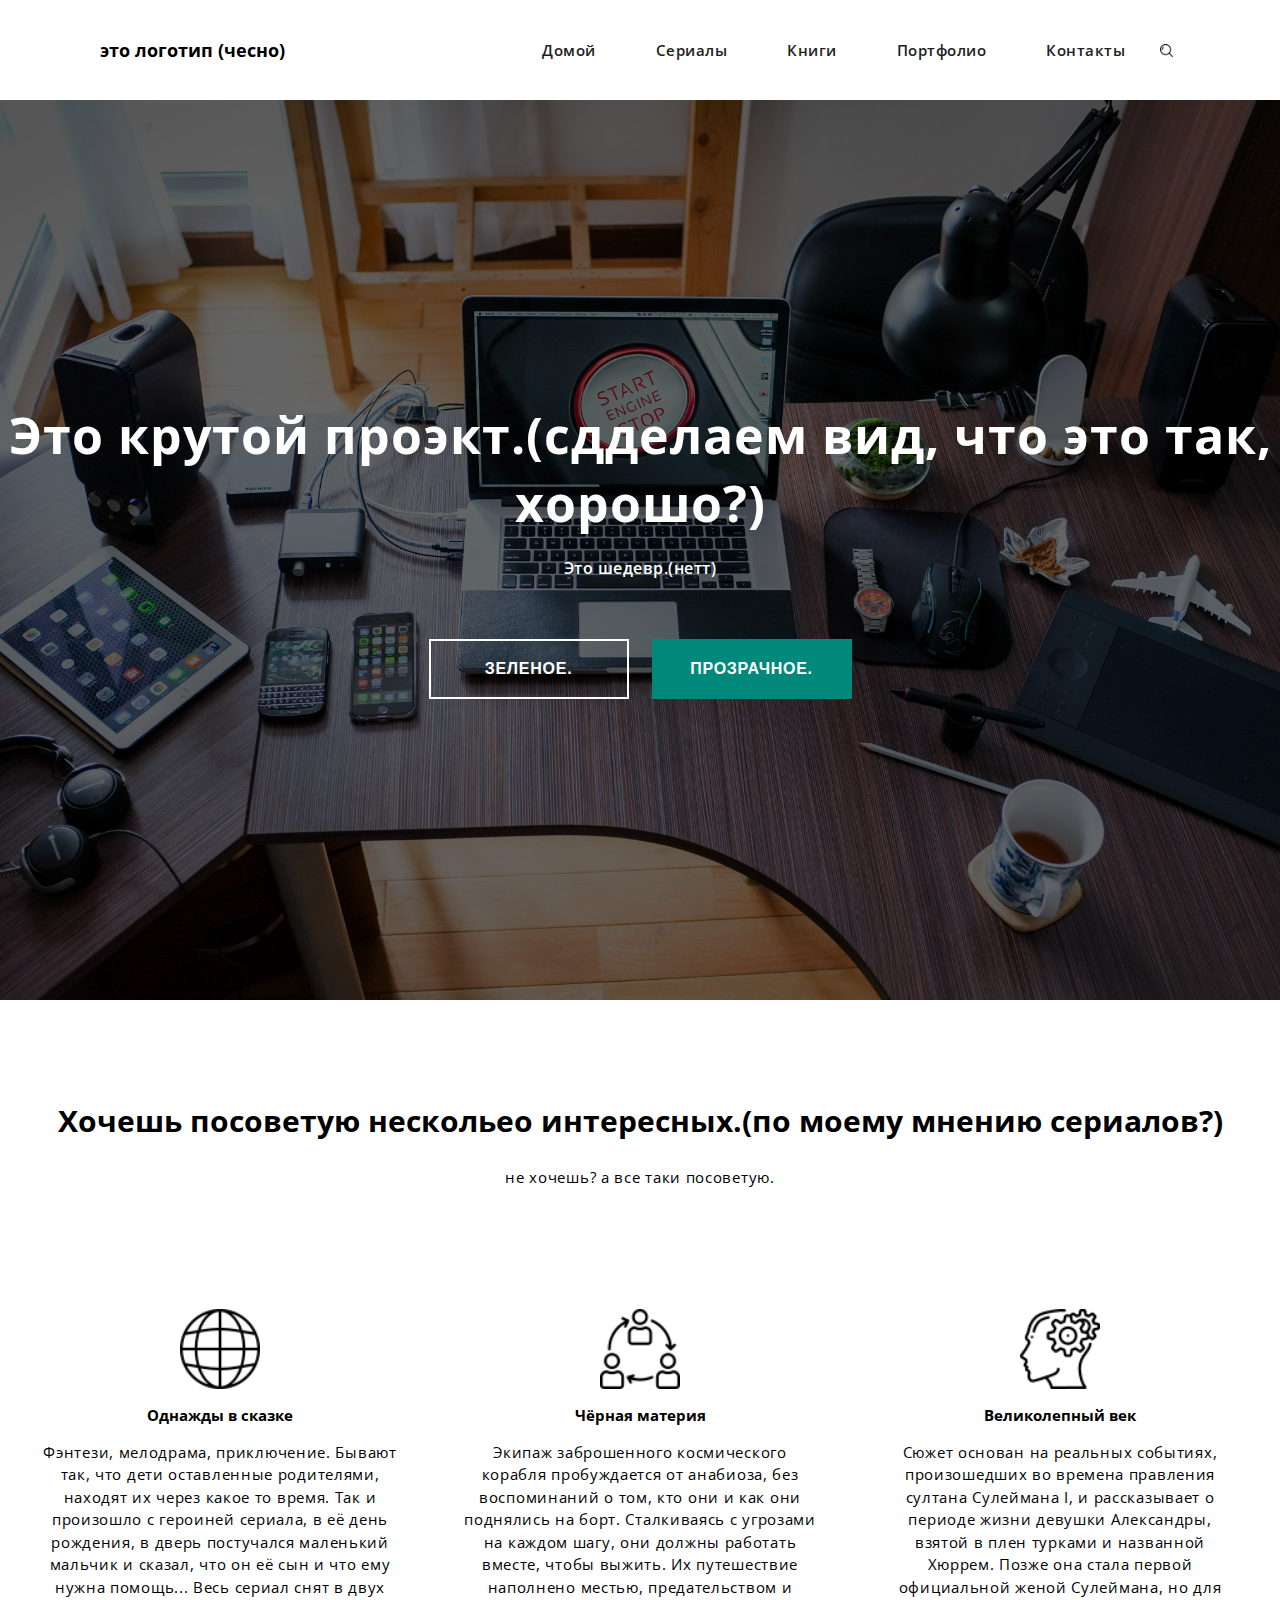
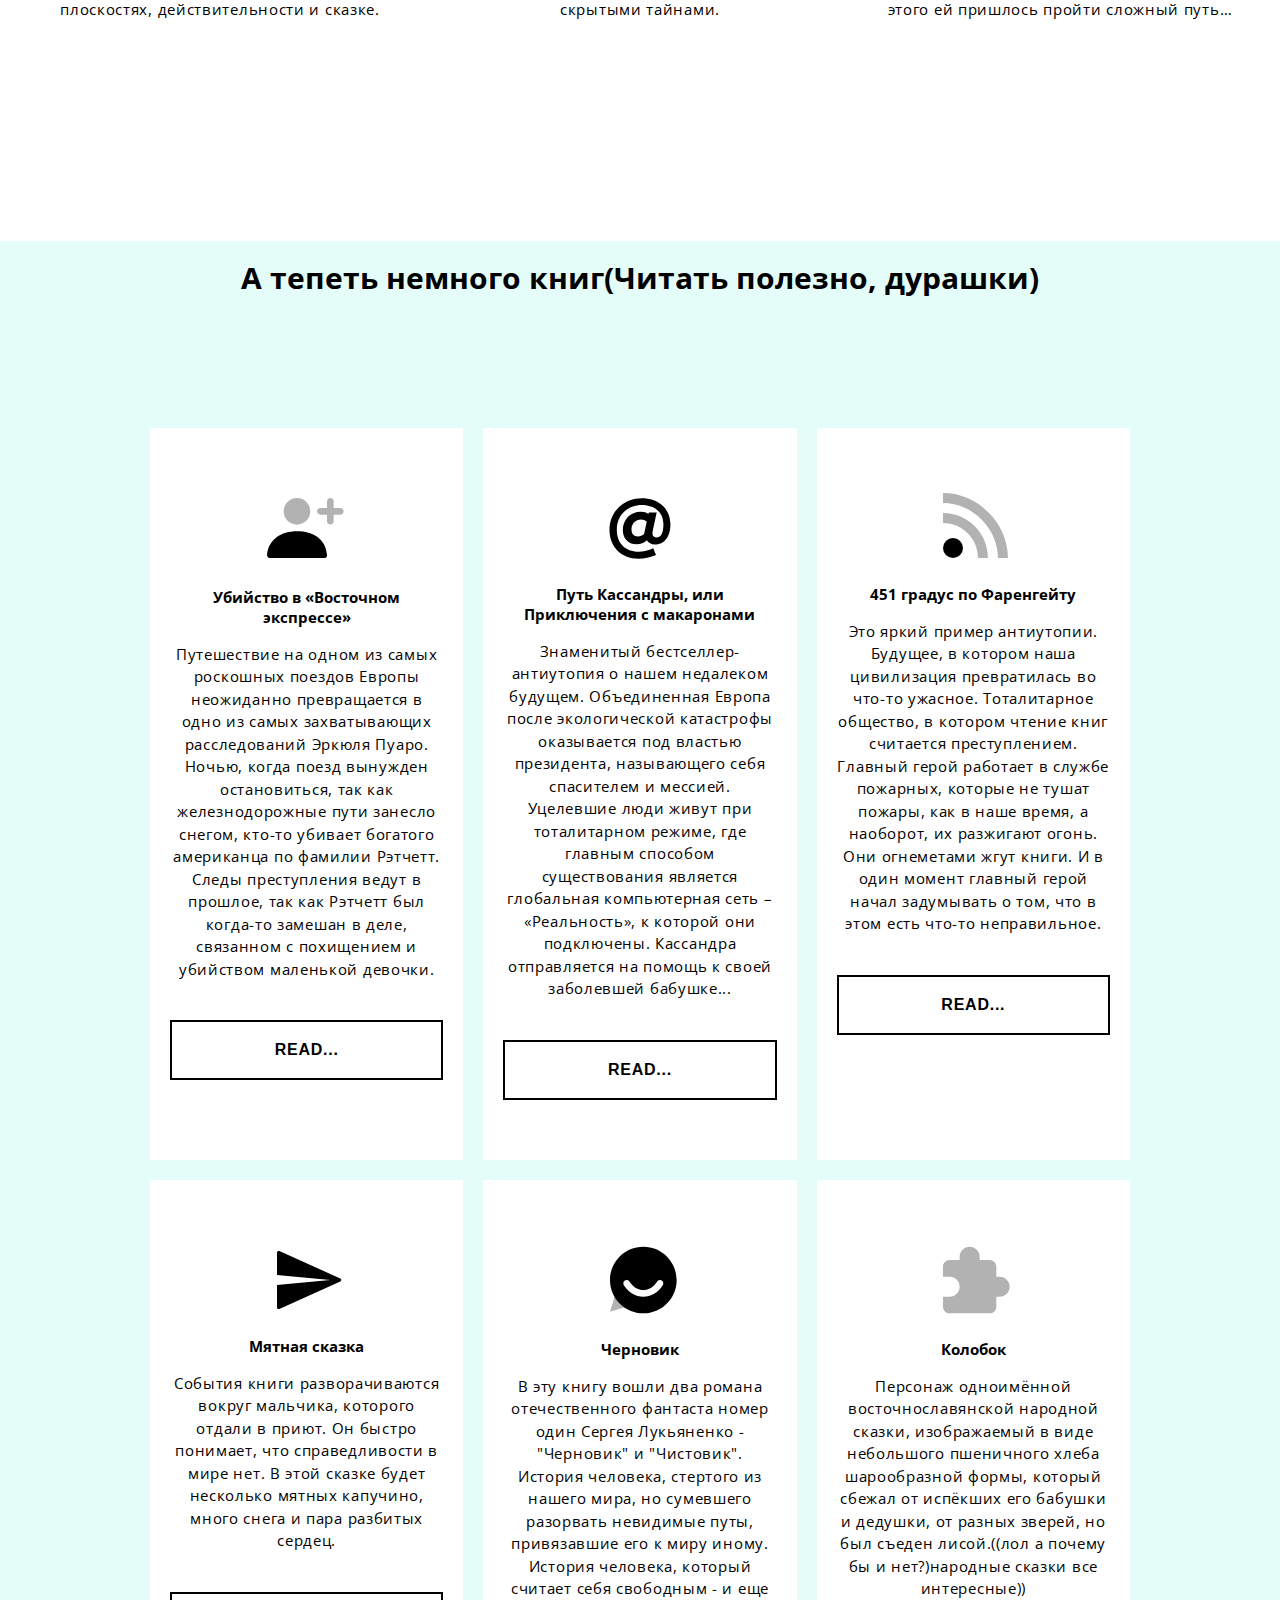
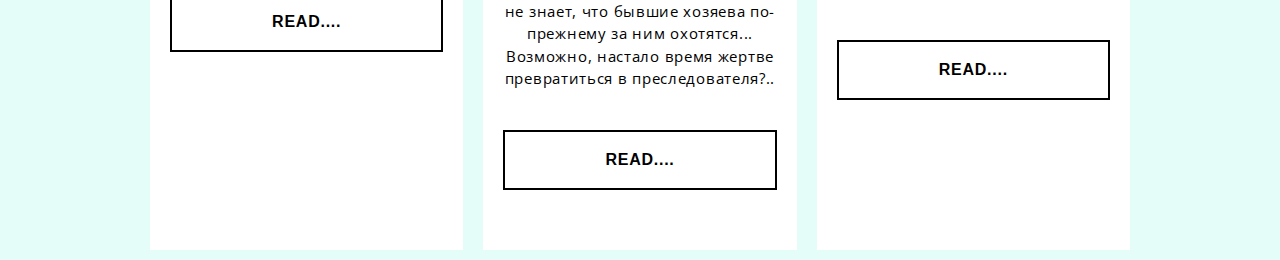
==== commit c62fa605: "Add files via upload" ====
--- a/index.html
+++ b/index.html
@@ -11,22 +11,19 @@
 		<div class="nav-wrapper">
 			<div class="logo">это логотип (чесно)</div>
 			<nav class="topnav">
-				<a href="#" class="nav-link">
+				<a href="index.html" class="nav-link">
 					Домой
 				</a>
 				<a href="#about" class="nav-link">
-					О нас
+					Сериалы
 				</a>
 				<a href="#about04" class="nav-link">
-					Сервисы
+					Книги
 				</a>
-				<a href="#" class="nav-link">
+				<a href="https://github.com/vara123456789" class="nav-link">
 					Портфолио
 				</a>
-				<a href="#" class="nav-link">
-					Блог
-				</a>
-				<a href="#" class="nav-link">
+				<a href="https://vk.com/id467894368" class="nav-link">
 					Контакты
 				</a>
 				<div class="search-wrapper">
@@ -38,59 +35,51 @@
 	<header class="header">
 		<div class="box">
 			<h1 class="h1">
-				Это крутой проэкт
+				Это крутой проэкт.(сдделаем вид, что это так, хорошо?)
 			</h1>
 			<p class="subtitle">
-				Это шедевр
+				Это шедевр.(нетт)
 			</p>
 			<button class="header-btn transparent">
-				<span class="hide-mobile">
-				что-то 
-				</span>
-				непонятное
+				Зеленое.
 			</button>
 			<button class="header-btn blue">
-				<span class="hide-mobile">
-				что-то
-				</span>
-				 не для меня
+				Прозрачное.
 			</button>
 		</div>
 	</header>
 	<main>
 		<section id="about" class="first">
-			<h2 class="h2">About us</h2>
-			<p class="section-subtitle">Мы лучшие разработчики :)
-				
+			<h2 class="h2">Хочешь посоветую нескольео интересных.(по моему мнению сериалов?)</h2>
+			<p class="section-subtitle">не хочешь? а все таки посоветую.
 		</p>
 			<div class="first-box">
 				<div class="first-item">
 					<img src="img/language.png" alt="" class="icon">
 					<h3 class="h3">
-						subtitle1
+						Однажды в сказке
 					</h3>
-					<p class="section-subtitle">текст</p>
+					<p class="section-subtitle">Фэнтези, мелодрама, приключение. Бывают так, что дети оставленные родителями, находят их через какое то время. Так и произошло с героиней сериала, в её день рождения, в дверь постучался маленький мальчик и сказал, что он её сын и что ему нужна помощь... Весь сериал снят в двух плоскостях, действительности и сказке.</p>
 				</div>
 				<div class="first-item">
 					<img src="img/collaboration.png" alt="" class="icon">
 					<h3 class="h3">
-						subtitle2
+						Чёрная материя
 					</h3>
-					<p class="section-subtitle">текст</p>
+					<p class="section-subtitle">Экипаж заброшенного космического корабля пробуждается от анабиоза, без воспоминаний о том, кто они и как они поднялись на борт. Сталкиваясь с угрозами на каждом шагу, они должны работать вместе, чтобы выжить. Их путешествие наполнено местью, предательством и скрытыми тайнами.</p>
 				</div>
 				<div class="first-item">
 					<img src="img/thinking.png" alt="" class="icon">
 					<h3 class="h3">
-						subtitle3
+						Великолепный век
 					</h3>
-					<p class="section-subtitle">текст</p>
+					<p class="section-subtitle">Сюжет основан на реальных событиях, произошедших во времена правления султана Сулеймана I, и рассказывает о периоде жизни девушки Александры, взятой в плен турками и названной Хюррем. Позже она стала первой официальной женой Сулеймана, но для этого ей пришлось пройти сложный путь…</p>
 				</div>
 			</div>
 		</section>
 		<section id="about04" class="second">
-			<h2 class="h2">Service</h2>
+			<h2 class="h2">А тепеть немного книг(Читать полезно, дурашки)</h2>
 			<p class="section-subtitle">
-				cool service :)
 			</p>
 			<div class="second-box">
 				<div class="second-item">
@@ -101,9 +90,9 @@
         <path d="M0.00065168429,20.1992055 C0.388258525,15.4265159 4.26191235,13 8.98334134,13 C13.7712164,13 17.7048837,15.2931929 17.9979143,20.2 C18.0095879,20.3954741 17.9979143,21 17.2466999,21 C13.541124,21 8.03472472,21 0.727502227,21 C0.476712155,21 -0.0204617505,20.45918 0.00065168429,20.1992055 Z" fill="#000000" fill-rule="nonzero"/>
     </g>
 </svg>
-					<h3 class="h3">subtitle1</h3>
-					<p class="section-subtitle">some text?</p>
-					<button class="readmore">read...</button>
+					<h3 class="h3">Убийство в «Восточном экспрессе»</h3>
+					<p class="section-subtitle">Путешествие на одном из самых роскошных поездов Европы неожиданно превращается в одно из самых захватывающих расследований Эркюля Пуаро. Ночью, когда поезд вынужден остановиться, так как железнодорожные пути занесло снегом, кто-то убивает богатого американца по фамилии Рэтчетт. Следы преступления ведут в прошлое, так как Рэтчетт был когда-то замешан в деле, связанном с похищением и убийством маленькой девочки.</p>
+					<button onclick="window.location.href='https://e-libra.ru/read/102868-ubiystvo-v-vostochnom-ekspresse.html'" class="readmore">read...</button>
 				</div>
 				<div class="second-item">
 					<svg xmlns="http://www.w3.org/2000/svg" xmlns:xlink="http://www.w3.org/1999/xlink" width="80px" height="80px" viewBox="0 0 24 24" version="1.1" class="icon">
@@ -112,9 +101,9 @@
         <path d="M11.575,21.2 C6.175,21.2 2.85,17.4 2.85,12.575 C2.85,6.875 7.375,3.05 12.525,3.05 C17.45,3.05 21.125,6.075 21.125,10.85 C21.125,15.2 18.825,16.925 16.525,16.925 C15.4,16.925 14.475,16.4 14.075,15.65 C13.3,16.4 12.125,16.875 11,16.875 C8.25,16.875 6.85,14.925 6.85,12.575 C6.85,9.55 9.05,7.1 12.275,7.1 C13.2,7.1 13.95,7.35 14.525,7.775 L14.625,7.35 L17,7.35 L15.825,12.85 C15.6,13.95 15.85,14.825 16.925,14.825 C18.25,14.825 19.025,13.725 19.025,10.8 C19.025,6.9 15.95,5.075 12.5,5.075 C8.625,5.075 5.05,7.75 5.05,12.575 C5.05,16.525 7.575,19.1 11.575,19.1 C13.075,19.1 14.625,18.775 15.975,18.075 L16.8,20.1 C15.25,20.8 13.2,21.2 11.575,21.2 Z M11.4,14.525 C12.05,14.525 12.7,14.35 13.225,13.825 L14.025,10.125 C13.575,9.65 12.925,9.425 12.3,9.425 C10.65,9.425 9.45,10.7 9.45,12.375 C9.45,13.675 10.075,14.525 11.4,14.525 Z" fill="#000000"/>
     </g>
 </svg>
-					<h3 class="h3">subtitle2</h3>
-					<p class="section-subtitle">some text?</p>
-					<button class="readmore">read...</button>
+					<h3 class="h3">Путь Кассандры, или Приключения с макаронами</h3>
+					<p class="section-subtitle">Знаменитый бестселлер-антиутопия о нашем недалеком будущем. Объединенная Европа после экологической катастрофы оказывается под властью президента, называющего себя спасителем и мессией. Уцелевшие люди живут при тоталитарном режиме, где главным способом существования является глобальная компьютерная сеть – «Реальность», к которой они подключены. Кассандра отправляется на помощь к своей заболевшей бабушке...</p>
+					<button onclick="window.location.href='https://azbyka.ru/fiction/put-kassandry-ili-priklyucheniya-s-makaronami/'" class="readmore">read...</button>
 				</div>
 				<div class="second-item">
 					<svg xmlns="http://www.w3.org/2000/svg" xmlns:xlink="http://www.w3.org/1999/xlink" width="80px" height="80px" viewBox="0 0 24 24" version="1.1" class="icon">
@@ -125,9 +114,9 @@
         <path d="M22.5,21 L19.5,21 C19.5,12.163444 11.836556,4.5 3,4.5 L3,1.5 C13.4934102,1.5 22.5,10.5065898 22.5,21 Z" fill="#000000" fill-rule="nonzero" opacity="0.3"/>
     </g>
 </svg>
-					<h3 class="h3">subtitle3</h3>
-					<p class="section-subtitle">some text?</p>
-					<button class="readmore">read...</button>
+					<h3 class="h3">451 градус по Фаренгейту</h3>
+					<p class="section-subtitle">Это яркий пример антиутопии. Будущее, в котором наша цивилизация превратилась во что-то ужасное. Тоталитарное общество, в котором чтение книг считается преступлением. Главный герой работает в службе пожарных, которые не тушат пожары, как в наше время, а наоборот, их разжигают огонь. Они огнеметами жгут книги. И в один момент главный герой начал задумывать о том, что в этом есть что-то неправильное.</p>
+					<button onclick="window.location.href='https://e-libra.ru/read/538204-451-gradus-po-farengeytu.html'" class="readmore">read...</button>
 				</div>
 				<div class="second-item">
 					<svg xmlns="http://www.w3.org/2000/svg" xmlns:xlink="http://www.w3.org/1999/xlink" width="80px" height="80px" viewBox="0 0 24 24" version="1.1" class="icon">
@@ -136,9 +125,9 @@
         <path d="M3,13.5 L19,12 L3,10.5 L3,3.7732928 C3,3.70255344 3.01501031,3.63261921 3.04403925,3.56811047 C3.15735832,3.3162903 3.45336217,3.20401298 3.70518234,3.31733205 L21.9867539,11.5440392 C22.098181,11.5941815 22.1873901,11.6833905 22.2375323,11.7948177 C22.3508514,12.0466378 22.2385741,12.3426417 21.9867539,12.4559608 L3.70518234,20.6826679 C3.64067359,20.7116969 3.57073936,20.7267072 3.5,20.7267072 C3.22385763,20.7267072 3,20.5028496 3,20.2267072 L3,13.5 Z" fill="#000000"/>
     </g>
 </svg>
-					<h3 class="h3">subtitle4</h3>
-					<p class="section-subtitle">some text?</p>
-					<button class="readmore">read....</button>
+					<h3 class="h3">Мятная сказка</h3>
+					<p class="section-subtitle">События книги разворачиваются вокруг мальчика, которого отдали в приют. Он быстро понимает, что справедливости в мире нет. В этой сказке будет несколько мятных капучино, много снега и пара разбитых сердец.</p>
+					<button onclick="window.location.href='https://e-libra.ru/read/568209-skazka-o-samoubiystve.html'" class="readmore">read....</button>
 				</div>
 				<div class="second-item">
 				<svg xmlns="http://www.w3.org/2000/svg" xmlns:xlink="http://www.w3.org/1999/xlink" width="80px" height="80px" viewBox="0 0 24 24" version="1.1" class="kt-svg-icon">
@@ -148,9 +137,9 @@
         <path d="M13,2 C18.5228475,2 23,6.4771525 23,12 C23,17.5228475 18.5228475,22 13,22 C7.4771525,22 3,17.5228475 3,12 C3,6.4771525 7.4771525,2 13,2 Z M7.16794971,13.5547002 C8.67758127,15.8191475 10.6456687,17 13,17 C15.3543313,17 17.3224187,15.8191475 18.8320503,13.5547002 C19.1384028,13.0951715 19.0142289,12.4743022 18.5547002,12.1679497 C18.0951715,11.8615972 17.4743022,11.9857711 17.1679497,12.4452998 C16.0109146,14.1808525 14.6456687,15 13,15 C11.3543313,15 9.9890854,14.1808525 8.83205029,12.4452998 C8.52569784,11.9857711 7.90482849,11.8615972 7.4452998,12.1679497 C6.98577112,12.4743022 6.86159725,13.0951715 7.16794971,13.5547002 Z" fill="#000000"/>
     </g>
 </svg>
-					<h3 class="h3">subtitle5</h3>
-					<p class="section-subtitle">some text?</p>
-					<button class="readmore">read....</button>
+					<h3 class="h3">Черновик</h3>
+					<p class="section-subtitle">В эту книгу вошли два романа отечественного фантаста номер один Сергея Лукьяненко - "Черновик" и "Чистовик". История человека, стертого из нашего мира, но сумевшего разорвать невидимые путы, привязавшие его к миру иному. История человека, который считает себя свободным - и еще не знает, что бывшие хозяева по-прежнему за ним охотятся... Возможно, настало время жертве превратиться в преследователя?..</p>
+					<button onclick="window.location.href='https://e-libra.ru/read/166294-chernovik.html'" class="readmore">read....</button>
 				</div>
 				<div class="second-item">
 					<svg xmlns="http://www.w3.org/2000/svg" xmlns:xlink="http://www.w3.org/1999/xlink" width="80px" height="80px" viewBox="0 0 24 24" version="1.1" class="kt-svg-icon">
@@ -159,9 +148,9 @@
         <path d="M19,11 L20,11 C21.6568542,11 23,12.3431458 23,14 C23,15.6568542 21.6568542,17 20,17 L19,17 L19,20 C19,21.1045695 18.1045695,22 17,22 L5,22 C3.8954305,22 3,21.1045695 3,20 L3,17 L5,17 C6.65685425,17 8,15.6568542 8,14 C8,12.3431458 6.65685425,11 5,11 L3,11 L3,8 C3,6.8954305 3.8954305,6 5,6 L8,6 L8,5 C8,3.34314575 9.34314575,2 11,2 C12.6568542,2 14,3.34314575 14,5 L14,6 L17,6 C18.1045695,6 19,6.8954305 19,8 L19,11 Z" fill="#000000" opacity="0.3"/>
     </g>
 </svg>
-					<h3 class="h3">subtitle6</h3>
-					<p class="section-subtitle">some text?</p>
-					<button class="readmore">read....</button>
+					<h3 class="h3">Колобок</h3>
+					<p class="section-subtitle">Персонаж одноимённой восточнославянской народной сказки, изображаемый в виде небольшого пшеничного хлеба шарообразной формы, который сбежал от испёкших его бабушки и дедушки, от разных зверей, но был съеден лисой.((лол а почему бы и нет?)народные сказки все интересные))</p>
+					<button onclick="window.location.href='http://xn----7sbb5adknde1cb0dyd.xn--p1ai/%D1%81%D0%BA%D0%B0%D0%B7%D0%BA%D0%B0-%D0%BA%D0%BE%D0%BB%D0%BE%D0%B1%D0%BE%D0%BA/'" class="readmore">read....</button>
 				</div>
 			</div>
 		</section>
--- a/style.css
+++ b/style.css
@@ -216,6 +216,7 @@
 .h2 {
 	font-size: 3rem;
 	margin-bottom: 2.5rem;
+
 }
 
 .icon {
@@ -233,6 +234,7 @@
 
 .second{
 	background-color: #e4fdf9;
+	padding-top: 16px;
 }
 
 .second-item {
@@ -260,6 +262,10 @@
 	.nav-link {
 		display: none;
 	}
+	.second-item {
+		width: 90%;
+		margin:auto;
+	}
 
 	.header-btn + .header-btn {
 		margin-left: 0px;
@@ -287,4 +293,11 @@
 	.first {
 		padding: 0;
 	}
-}
+
+	.first-box, .second-box {
+		display: block;
+	}
+
+	.first-item {
+		margin: 36px auto;
+}
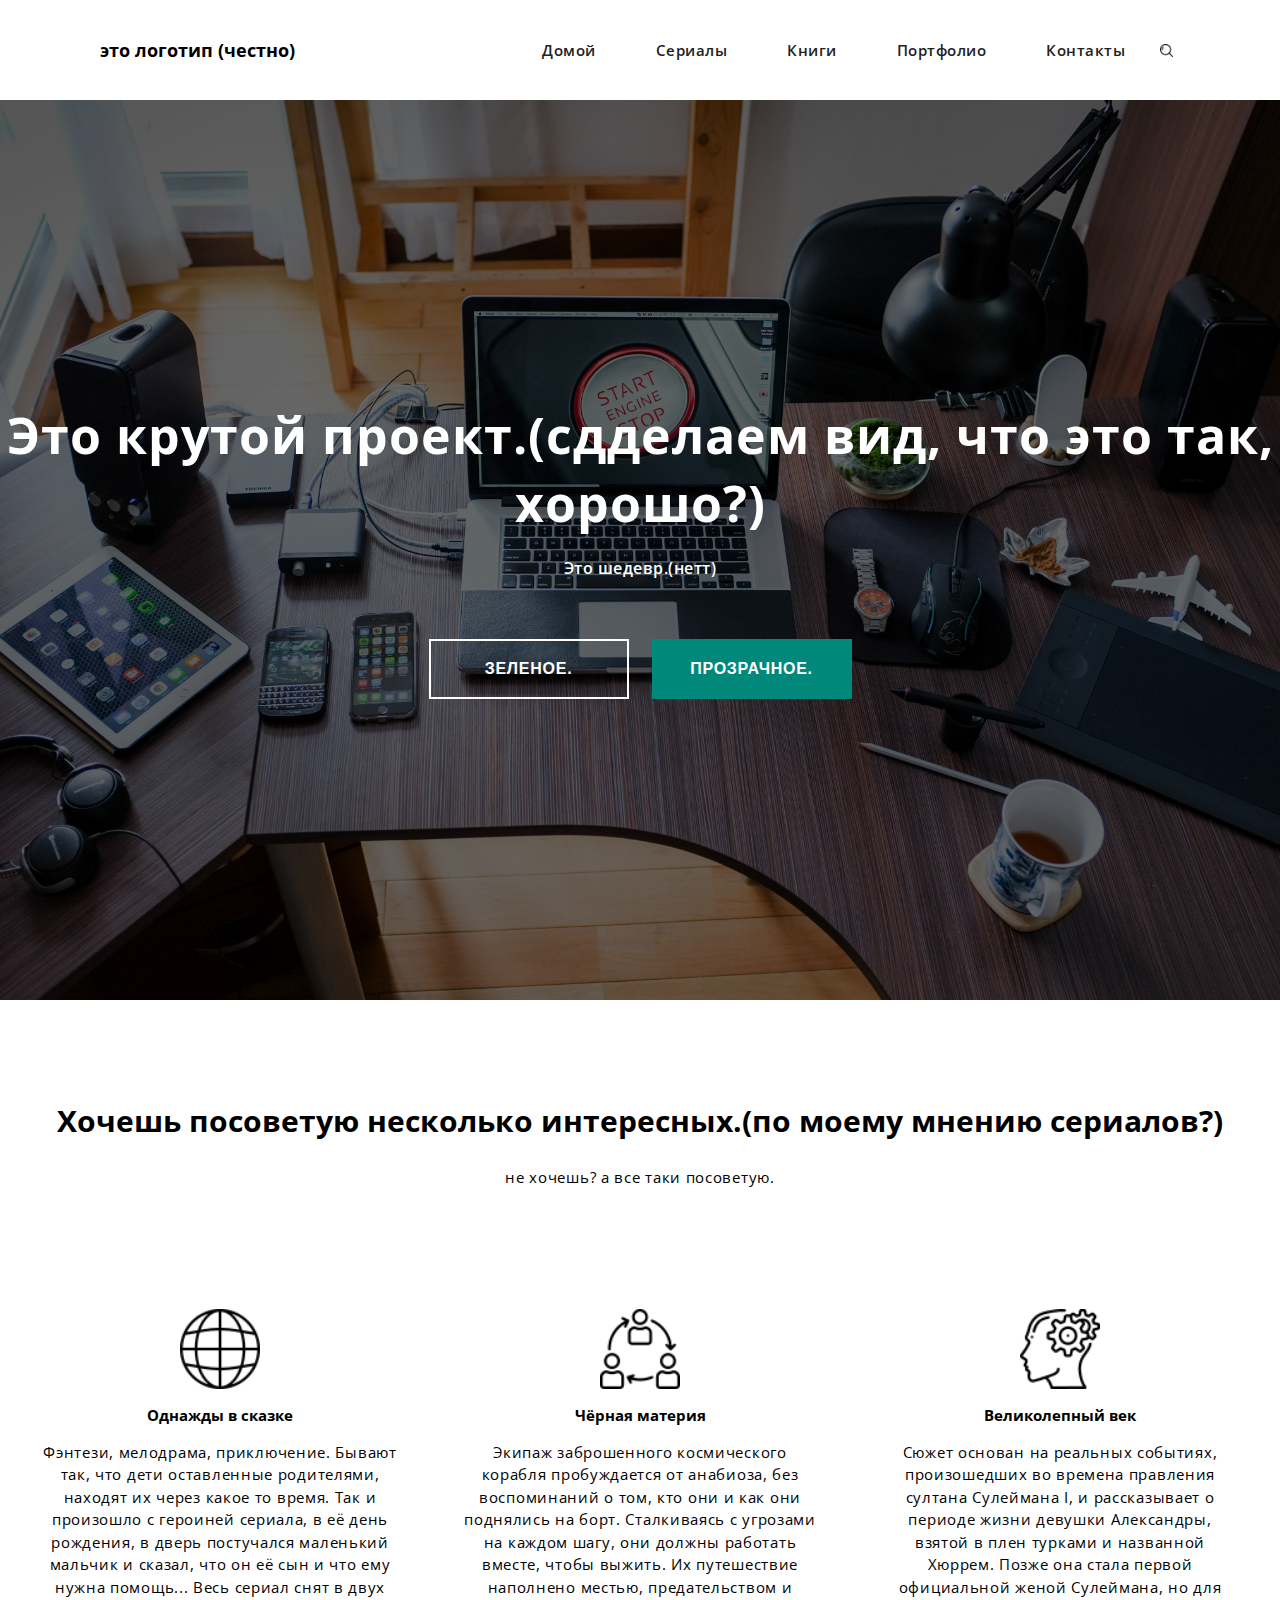
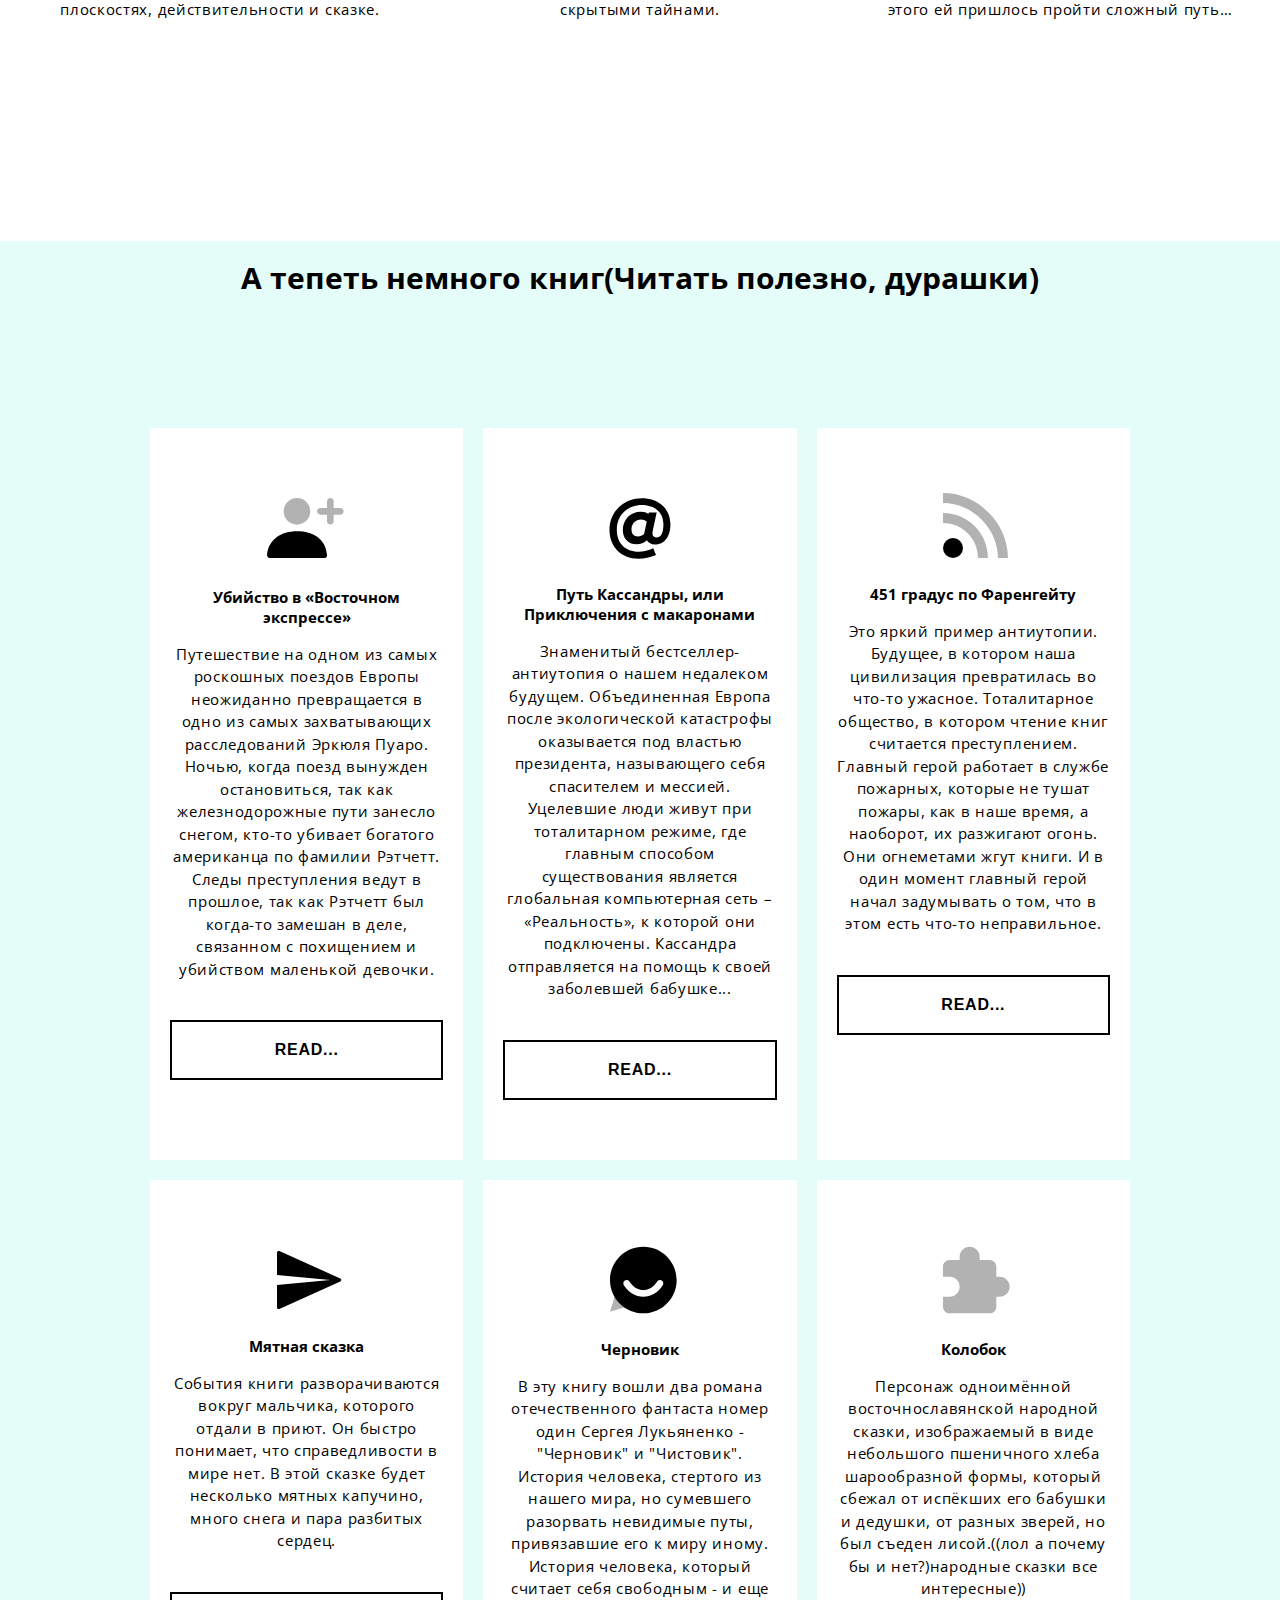
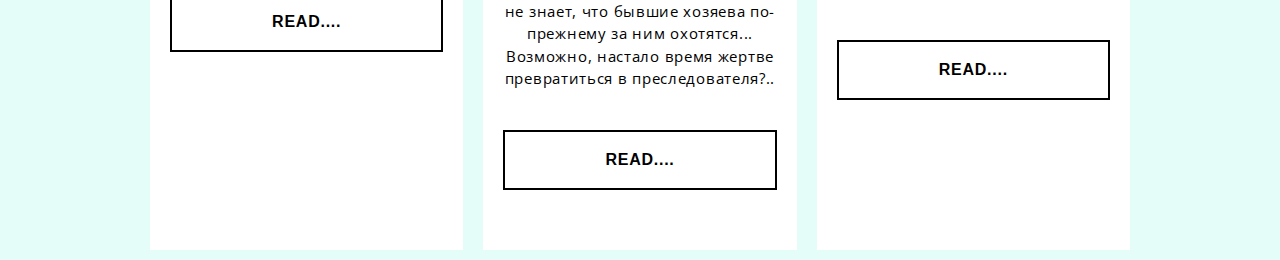
==== commit ffa037eb: "Add files via upload" ====
--- a/index.html
+++ b/index.html
@@ -9,7 +9,7 @@
 </head>
 <body>
 		<div class="nav-wrapper">
-			<div class="logo">это логотип (чесно)</div>
+			<div class="logo">это логотип (честно)</div>
 			<nav class="topnav">
 				<a href="index.html" class="nav-link">
 					Домой
@@ -35,7 +35,7 @@
 	<header class="header">
 		<div class="box">
 			<h1 class="h1">
-				Это крутой проэкт.(сдделаем вид, что это так, хорошо?)
+				Это крутой проект.(сдделаем вид, что это так, хорошо?)
 			</h1>
 			<p class="subtitle">
 				Это шедевр.(нетт)
@@ -50,7 +50,7 @@
 	</header>
 	<main>
 		<section id="about" class="first">
-			<h2 class="h2">Хочешь посоветую нескольео интересных.(по моему мнению сериалов?)</h2>
+			<h2 class="h2">Хочешь посоветую несколько интересных.(по моему мнению сериалов?)</h2>
 			<p class="section-subtitle">не хочешь? а все таки посоветую.
 		</p>
 			<div class="first-box">
@@ -92,7 +92,7 @@
 </svg>
 					<h3 class="h3">Убийство в «Восточном экспрессе»</h3>
 					<p class="section-subtitle">Путешествие на одном из самых роскошных поездов Европы неожиданно превращается в одно из самых захватывающих расследований Эркюля Пуаро. Ночью, когда поезд вынужден остановиться, так как железнодорожные пути занесло снегом, кто-то убивает богатого американца по фамилии Рэтчетт. Следы преступления ведут в прошлое, так как Рэтчетт был когда-то замешан в деле, связанном с похищением и убийством маленькой девочки.</p>
-					<button onclick="window.location.href='https://e-libra.ru/read/102868-ubiystvo-v-vostochnom-ekspresse.html'" class="readmore">read...</button>
+					<button target="_blank" onclick="window.location.href='https://e-libra.ru/read/102868-ubiystvo-v-vostochnom-ekspresse.html'" class="readmore">read...</button>
 				</div>
 				<div class="second-item">
 					<svg xmlns="http://www.w3.org/2000/svg" xmlns:xlink="http://www.w3.org/1999/xlink" width="80px" height="80px" viewBox="0 0 24 24" version="1.1" class="icon">
@@ -103,7 +103,7 @@
 </svg>
 					<h3 class="h3">Путь Кассандры, или Приключения с макаронами</h3>
 					<p class="section-subtitle">Знаменитый бестселлер-антиутопия о нашем недалеком будущем. Объединенная Европа после экологической катастрофы оказывается под властью президента, называющего себя спасителем и мессией. Уцелевшие люди живут при тоталитарном режиме, где главным способом существования является глобальная компьютерная сеть – «Реальность», к которой они подключены. Кассандра отправляется на помощь к своей заболевшей бабушке...</p>
-					<button onclick="window.location.href='https://azbyka.ru/fiction/put-kassandry-ili-priklyucheniya-s-makaronami/'" class="readmore">read...</button>
+					<button target="_blank" onclick="window.location.href='https://azbyka.ru/fiction/put-kassandry-ili-priklyucheniya-s-makaronami/'" class="readmore">read...</button>
 				</div>
 				<div class="second-item">
 					<svg xmlns="http://www.w3.org/2000/svg" xmlns:xlink="http://www.w3.org/1999/xlink" width="80px" height="80px" viewBox="0 0 24 24" version="1.1" class="icon">
@@ -127,7 +127,7 @@
 </svg>
 					<h3 class="h3">Мятная сказка</h3>
 					<p class="section-subtitle">События книги разворачиваются вокруг мальчика, которого отдали в приют. Он быстро понимает, что справедливости в мире нет. В этой сказке будет несколько мятных капучино, много снега и пара разбитых сердец.</p>
-					<button onclick="window.location.href='https://e-libra.ru/read/568209-skazka-o-samoubiystve.html'" class="readmore">read....</button>
+					<button target="_blank" onclick="window.location.href='https://e-libra.ru/read/568209-skazka-o-samoubiystve.html'" class="readmore">read....</button>
 				</div>
 				<div class="second-item">
 				<svg xmlns="http://www.w3.org/2000/svg" xmlns:xlink="http://www.w3.org/1999/xlink" width="80px" height="80px" viewBox="0 0 24 24" version="1.1" class="kt-svg-icon">
@@ -139,7 +139,7 @@
 </svg>
 					<h3 class="h3">Черновик</h3>
 					<p class="section-subtitle">В эту книгу вошли два романа отечественного фантаста номер один Сергея Лукьяненко - "Черновик" и "Чистовик". История человека, стертого из нашего мира, но сумевшего разорвать невидимые путы, привязавшие его к миру иному. История человека, который считает себя свободным - и еще не знает, что бывшие хозяева по-прежнему за ним охотятся... Возможно, настало время жертве превратиться в преследователя?..</p>
-					<button onclick="window.location.href='https://e-libra.ru/read/166294-chernovik.html'" class="readmore">read....</button>
+					<button target="_blank" onclick="window.location.href='https://e-libra.ru/read/166294-chernovik.html'" class="readmore">read....</button>
 				</div>
 				<div class="second-item">
 					<svg xmlns="http://www.w3.org/2000/svg" xmlns:xlink="http://www.w3.org/1999/xlink" width="80px" height="80px" viewBox="0 0 24 24" version="1.1" class="kt-svg-icon">
@@ -150,7 +150,7 @@
 </svg>
 					<h3 class="h3">Колобок</h3>
 					<p class="section-subtitle">Персонаж одноимённой восточнославянской народной сказки, изображаемый в виде небольшого пшеничного хлеба шарообразной формы, который сбежал от испёкших его бабушки и дедушки, от разных зверей, но был съеден лисой.((лол а почему бы и нет?)народные сказки все интересные))</p>
-					<button onclick="window.location.href='http://xn----7sbb5adknde1cb0dyd.xn--p1ai/%D1%81%D0%BA%D0%B0%D0%B7%D0%BA%D0%B0-%D0%BA%D0%BE%D0%BB%D0%BE%D0%B1%D0%BE%D0%BA/'" class="readmore">read....</button>
+					<button target="_blank" onclick="window.location.href='http://xn----7sbb5adknde1cb0dyd.xn--p1ai/%D1%81%D0%BA%D0%B0%D0%B7%D0%BA%D0%B0-%D0%BA%D0%BE%D0%BB%D0%BE%D0%B1%D0%BE%D0%BA/'" class="readmore">read....</button>
 				</div>
 			</div>
 		</section>
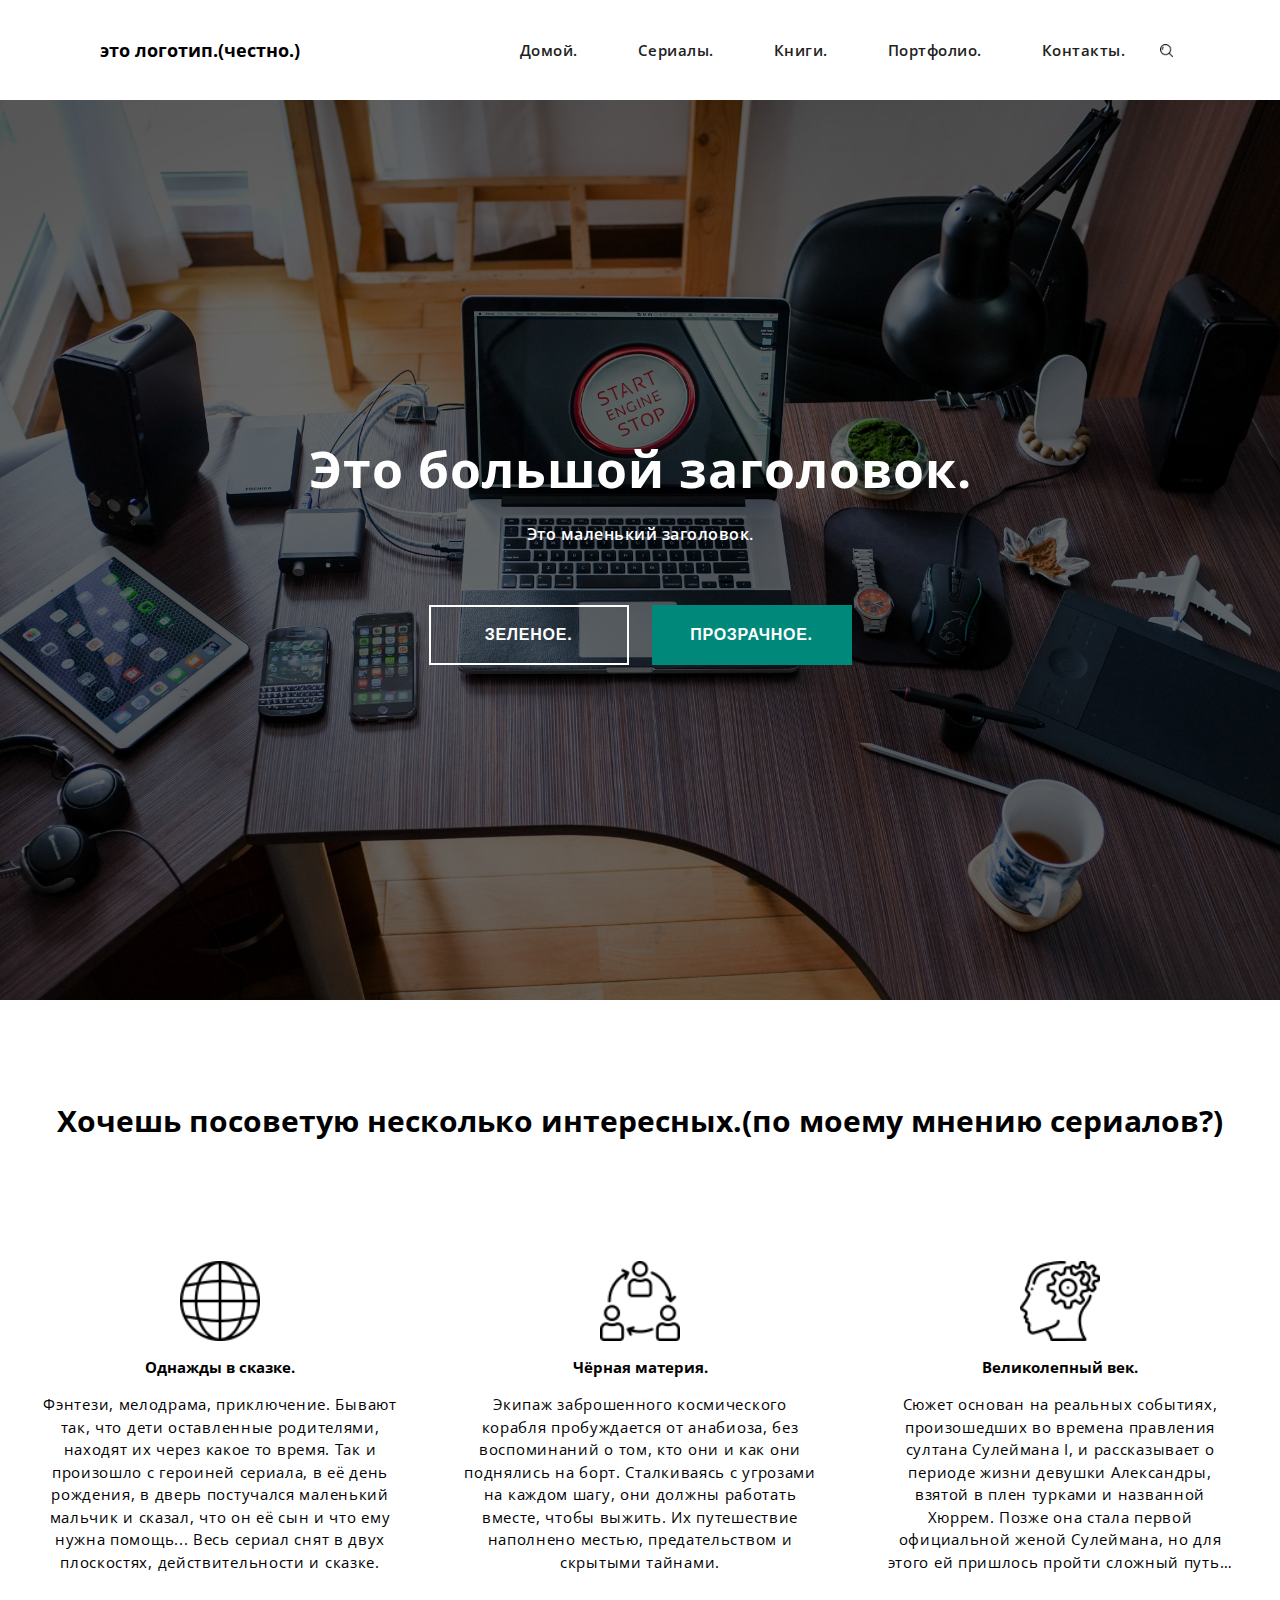
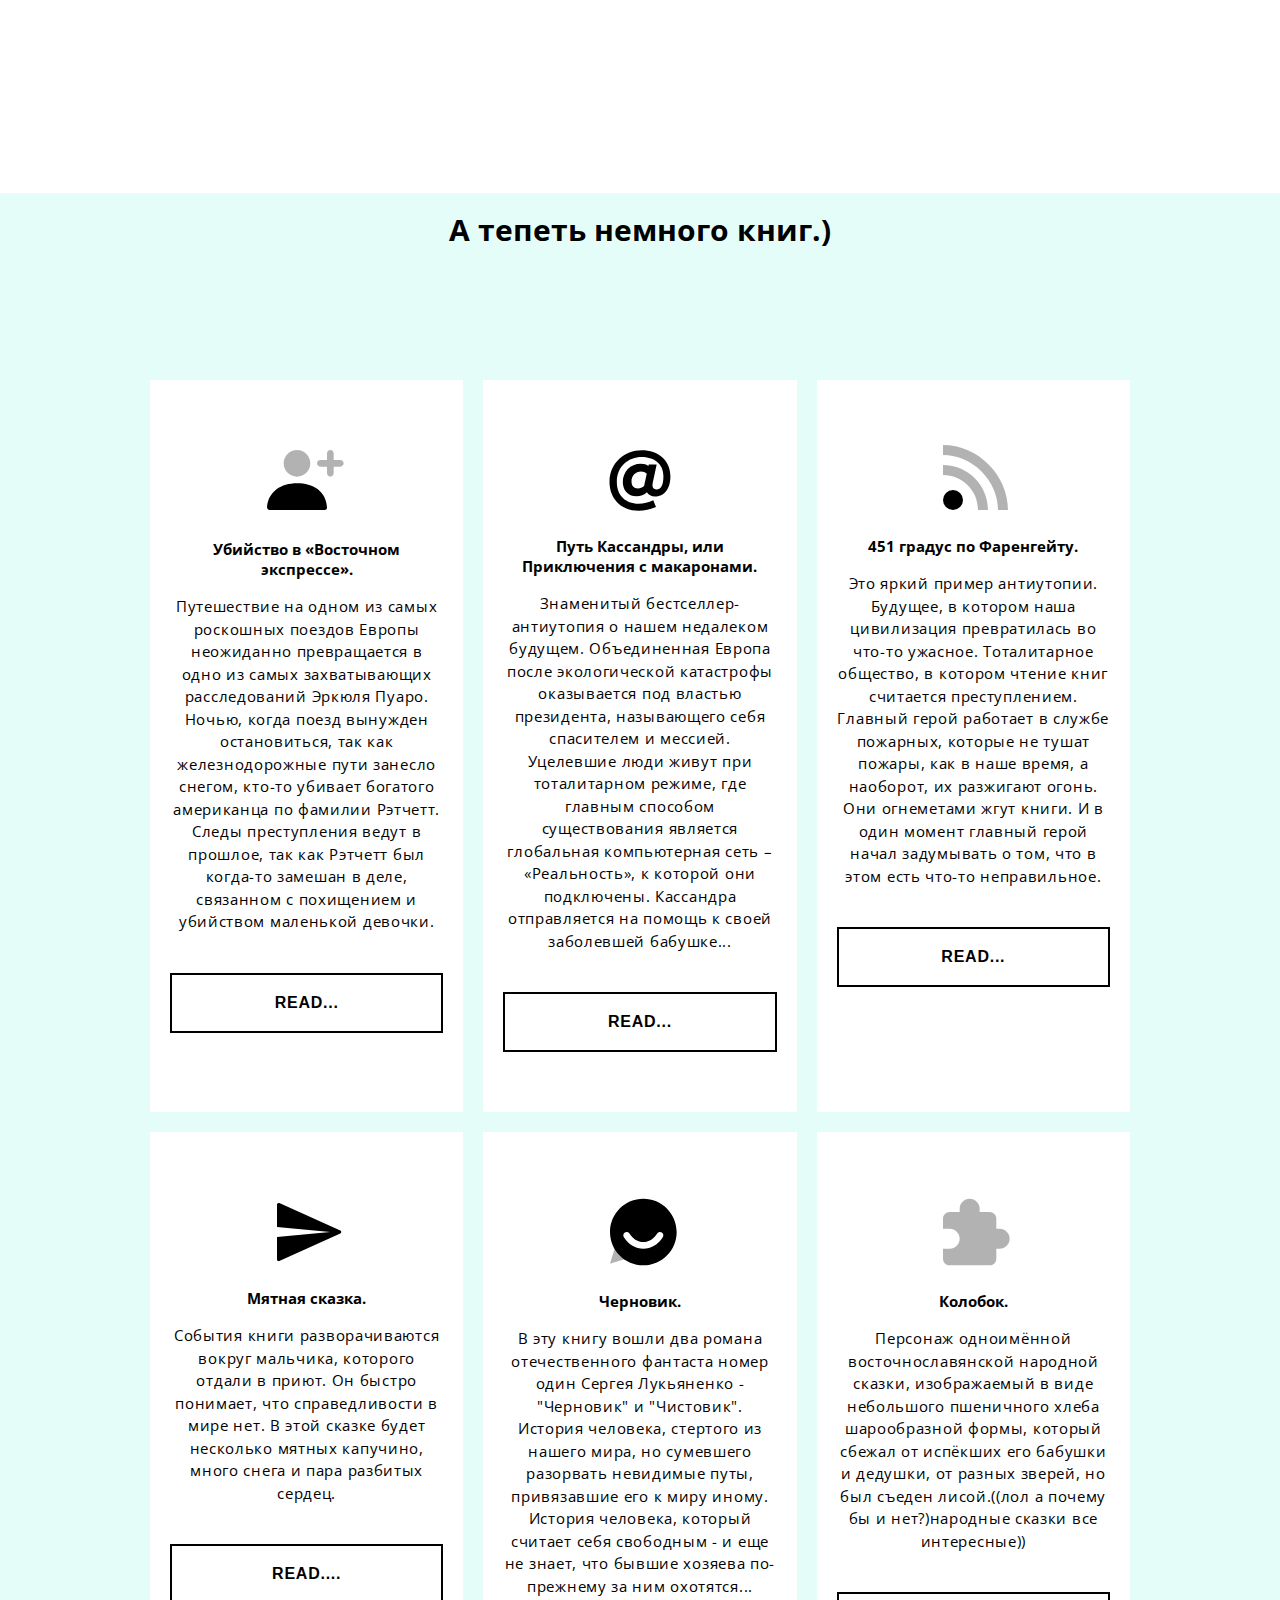
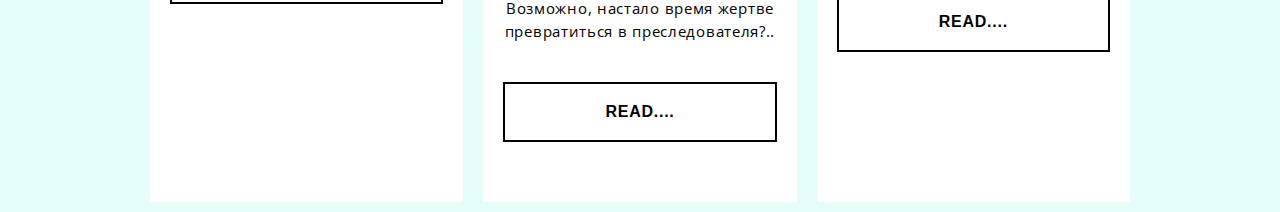
==== commit e44e1573: "Add files via upload" ====
--- a/index.html
+++ b/index.html
@@ -2,29 +2,29 @@
 <html lang="ru">
 <head>
 	<meta charset="UTF-8">
-	<title>Photoshop</title>
+	<title>Photoshop.</title>
 	<link rel="stylesheet" href="style.css">
 	<link href="https://fonts.googleapis.com/css?family=Open+Sans&display=swap" rel="stylesheet">
 	<meta name="viewport" content="with=device-width,initial-scale=1">
 </head>
 <body>
 		<div class="nav-wrapper">
-			<div class="logo">это логотип (честно)</div>
+			<div class="logo">это логотип.(честно.)</div>
 			<nav class="topnav">
 				<a href="index.html" class="nav-link">
-					Домой
+					Домой.
 				</a>
 				<a href="#about" class="nav-link">
-					Сериалы
+					Сериалы.
 				</a>
 				<a href="#about04" class="nav-link">
-					Книги
+					Книги.
 				</a>
 				<a href="https://github.com/vara123456789" class="nav-link">
-					Портфолио
+					Портфолио.
 				</a>
 				<a href="https://vk.com/id467894368" class="nav-link">
-					Контакты
+					Контакты.
 				</a>
 				<div class="search-wrapper">
 					<input type="text" class="search">
@@ -35,10 +35,10 @@
 	<header class="header">
 		<div class="box">
 			<h1 class="h1">
-				Это крутой проект.(сдделаем вид, что это так, хорошо?)
+				Это большой заголовок.
 			</h1>
 			<p class="subtitle">
-				Это шедевр.(нетт)
+				Это маленький заголовок.
 			</p>
 			<button class="header-btn transparent">
 				Зеленое.
@@ -51,34 +51,34 @@
 	<main>
 		<section id="about" class="first">
 			<h2 class="h2">Хочешь посоветую несколько интересных.(по моему мнению сериалов?)</h2>
-			<p class="section-subtitle">не хочешь? а все таки посоветую.
+			<p class="section-subtitle">
 		</p>
 			<div class="first-box">
 				<div class="first-item">
 					<img src="img/language.png" alt="" class="icon">
 					<h3 class="h3">
-						Однажды в сказке
+						Однажды в сказке.
 					</h3>
 					<p class="section-subtitle">Фэнтези, мелодрама, приключение. Бывают так, что дети оставленные родителями, находят их через какое то время. Так и произошло с героиней сериала, в её день рождения, в дверь постучался маленький мальчик и сказал, что он её сын и что ему нужна помощь... Весь сериал снят в двух плоскостях, действительности и сказке.</p>
 				</div>
 				<div class="first-item">
 					<img src="img/collaboration.png" alt="" class="icon">
 					<h3 class="h3">
-						Чёрная материя
+						Чёрная материя.
 					</h3>
 					<p class="section-subtitle">Экипаж заброшенного космического корабля пробуждается от анабиоза, без воспоминаний о том, кто они и как они поднялись на борт. Сталкиваясь с угрозами на каждом шагу, они должны работать вместе, чтобы выжить. Их путешествие наполнено местью, предательством и скрытыми тайнами.</p>
 				</div>
 				<div class="first-item">
 					<img src="img/thinking.png" alt="" class="icon">
 					<h3 class="h3">
-						Великолепный век
+						Великолепный век.
 					</h3>
 					<p class="section-subtitle">Сюжет основан на реальных событиях, произошедших во времена правления султана Сулеймана I, и рассказывает о периоде жизни девушки Александры, взятой в плен турками и названной Хюррем. Позже она стала первой официальной женой Сулеймана, но для этого ей пришлось пройти сложный путь…</p>
 				</div>
 			</div>
 		</section>
 		<section id="about04" class="second">
-			<h2 class="h2">А тепеть немного книг(Читать полезно, дурашки)</h2>
+			<h2 class="h2">А тепеть немного книг.)</h2>
 			<p class="section-subtitle">
 			</p>
 			<div class="second-box">
@@ -90,7 +90,7 @@
         <path d="M0.00065168429,20.1992055 C0.388258525,15.4265159 4.26191235,13 8.98334134,13 C13.7712164,13 17.7048837,15.2931929 17.9979143,20.2 C18.0095879,20.3954741 17.9979143,21 17.2466999,21 C13.541124,21 8.03472472,21 0.727502227,21 C0.476712155,21 -0.0204617505,20.45918 0.00065168429,20.1992055 Z" fill="#000000" fill-rule="nonzero"/>
     </g>
 </svg>
-					<h3 class="h3">Убийство в «Восточном экспрессе»</h3>
+					<h3 class="h3">Убийство в «Восточном экспрессе».</h3>
 					<p class="section-subtitle">Путешествие на одном из самых роскошных поездов Европы неожиданно превращается в одно из самых захватывающих расследований Эркюля Пуаро. Ночью, когда поезд вынужден остановиться, так как железнодорожные пути занесло снегом, кто-то убивает богатого американца по фамилии Рэтчетт. Следы преступления ведут в прошлое, так как Рэтчетт был когда-то замешан в деле, связанном с похищением и убийством маленькой девочки.</p>
 					<button target="_blank" onclick="window.location.href='https://e-libra.ru/read/102868-ubiystvo-v-vostochnom-ekspresse.html'" class="readmore">read...</button>
 				</div>
@@ -101,7 +101,7 @@
         <path d="M11.575,21.2 C6.175,21.2 2.85,17.4 2.85,12.575 C2.85,6.875 7.375,3.05 12.525,3.05 C17.45,3.05 21.125,6.075 21.125,10.85 C21.125,15.2 18.825,16.925 16.525,16.925 C15.4,16.925 14.475,16.4 14.075,15.65 C13.3,16.4 12.125,16.875 11,16.875 C8.25,16.875 6.85,14.925 6.85,12.575 C6.85,9.55 9.05,7.1 12.275,7.1 C13.2,7.1 13.95,7.35 14.525,7.775 L14.625,7.35 L17,7.35 L15.825,12.85 C15.6,13.95 15.85,14.825 16.925,14.825 C18.25,14.825 19.025,13.725 19.025,10.8 C19.025,6.9 15.95,5.075 12.5,5.075 C8.625,5.075 5.05,7.75 5.05,12.575 C5.05,16.525 7.575,19.1 11.575,19.1 C13.075,19.1 14.625,18.775 15.975,18.075 L16.8,20.1 C15.25,20.8 13.2,21.2 11.575,21.2 Z M11.4,14.525 C12.05,14.525 12.7,14.35 13.225,13.825 L14.025,10.125 C13.575,9.65 12.925,9.425 12.3,9.425 C10.65,9.425 9.45,10.7 9.45,12.375 C9.45,13.675 10.075,14.525 11.4,14.525 Z" fill="#000000"/>
     </g>
 </svg>
-					<h3 class="h3">Путь Кассандры, или Приключения с макаронами</h3>
+					<h3 class="h3">Путь Кассандры, или Приключения с макаронами.</h3>
 					<p class="section-subtitle">Знаменитый бестселлер-антиутопия о нашем недалеком будущем. Объединенная Европа после экологической катастрофы оказывается под властью президента, называющего себя спасителем и мессией. Уцелевшие люди живут при тоталитарном режиме, где главным способом существования является глобальная компьютерная сеть – «Реальность», к которой они подключены. Кассандра отправляется на помощь к своей заболевшей бабушке...</p>
 					<button target="_blank" onclick="window.location.href='https://azbyka.ru/fiction/put-kassandry-ili-priklyucheniya-s-makaronami/'" class="readmore">read...</button>
 				</div>
@@ -114,7 +114,7 @@
         <path d="M22.5,21 L19.5,21 C19.5,12.163444 11.836556,4.5 3,4.5 L3,1.5 C13.4934102,1.5 22.5,10.5065898 22.5,21 Z" fill="#000000" fill-rule="nonzero" opacity="0.3"/>
     </g>
 </svg>
-					<h3 class="h3">451 градус по Фаренгейту</h3>
+					<h3 class="h3">451 градус по Фаренгейту.</h3>
 					<p class="section-subtitle">Это яркий пример антиутопии. Будущее, в котором наша цивилизация превратилась во что-то ужасное. Тоталитарное общество, в котором чтение книг считается преступлением. Главный герой работает в службе пожарных, которые не тушат пожары, как в наше время, а наоборот, их разжигают огонь. Они огнеметами жгут книги. И в один момент главный герой начал задумывать о том, что в этом есть что-то неправильное.</p>
 					<button onclick="window.location.href='https://e-libra.ru/read/538204-451-gradus-po-farengeytu.html'" class="readmore">read...</button>
 				</div>
@@ -125,7 +125,7 @@
         <path d="M3,13.5 L19,12 L3,10.5 L3,3.7732928 C3,3.70255344 3.01501031,3.63261921 3.04403925,3.56811047 C3.15735832,3.3162903 3.45336217,3.20401298 3.70518234,3.31733205 L21.9867539,11.5440392 C22.098181,11.5941815 22.1873901,11.6833905 22.2375323,11.7948177 C22.3508514,12.0466378 22.2385741,12.3426417 21.9867539,12.4559608 L3.70518234,20.6826679 C3.64067359,20.7116969 3.57073936,20.7267072 3.5,20.7267072 C3.22385763,20.7267072 3,20.5028496 3,20.2267072 L3,13.5 Z" fill="#000000"/>
     </g>
 </svg>
-					<h3 class="h3">Мятная сказка</h3>
+					<h3 class="h3">Мятная сказка.</h3>
 					<p class="section-subtitle">События книги разворачиваются вокруг мальчика, которого отдали в приют. Он быстро понимает, что справедливости в мире нет. В этой сказке будет несколько мятных капучино, много снега и пара разбитых сердец.</p>
 					<button target="_blank" onclick="window.location.href='https://e-libra.ru/read/568209-skazka-o-samoubiystve.html'" class="readmore">read....</button>
 				</div>
@@ -137,7 +137,7 @@
         <path d="M13,2 C18.5228475,2 23,6.4771525 23,12 C23,17.5228475 18.5228475,22 13,22 C7.4771525,22 3,17.5228475 3,12 C3,6.4771525 7.4771525,2 13,2 Z M7.16794971,13.5547002 C8.67758127,15.8191475 10.6456687,17 13,17 C15.3543313,17 17.3224187,15.8191475 18.8320503,13.5547002 C19.1384028,13.0951715 19.0142289,12.4743022 18.5547002,12.1679497 C18.0951715,11.8615972 17.4743022,11.9857711 17.1679497,12.4452998 C16.0109146,14.1808525 14.6456687,15 13,15 C11.3543313,15 9.9890854,14.1808525 8.83205029,12.4452998 C8.52569784,11.9857711 7.90482849,11.8615972 7.4452998,12.1679497 C6.98577112,12.4743022 6.86159725,13.0951715 7.16794971,13.5547002 Z" fill="#000000"/>
     </g>
 </svg>
-					<h3 class="h3">Черновик</h3>
+					<h3 class="h3">Черновик.</h3>
 					<p class="section-subtitle">В эту книгу вошли два романа отечественного фантаста номер один Сергея Лукьяненко - "Черновик" и "Чистовик". История человека, стертого из нашего мира, но сумевшего разорвать невидимые путы, привязавшие его к миру иному. История человека, который считает себя свободным - и еще не знает, что бывшие хозяева по-прежнему за ним охотятся... Возможно, настало время жертве превратиться в преследователя?..</p>
 					<button target="_blank" onclick="window.location.href='https://e-libra.ru/read/166294-chernovik.html'" class="readmore">read....</button>
 				</div>
@@ -148,7 +148,7 @@
         <path d="M19,11 L20,11 C21.6568542,11 23,12.3431458 23,14 C23,15.6568542 21.6568542,17 20,17 L19,17 L19,20 C19,21.1045695 18.1045695,22 17,22 L5,22 C3.8954305,22 3,21.1045695 3,20 L3,17 L5,17 C6.65685425,17 8,15.6568542 8,14 C8,12.3431458 6.65685425,11 5,11 L3,11 L3,8 C3,6.8954305 3.8954305,6 5,6 L8,6 L8,5 C8,3.34314575 9.34314575,2 11,2 C12.6568542,2 14,3.34314575 14,5 L14,6 L17,6 C18.1045695,6 19,6.8954305 19,8 L19,11 Z" fill="#000000" opacity="0.3"/>
     </g>
 </svg>
-					<h3 class="h3">Колобок</h3>
+					<h3 class="h3">Колобок.</h3>
 					<p class="section-subtitle">Персонаж одноимённой восточнославянской народной сказки, изображаемый в виде небольшого пшеничного хлеба шарообразной формы, который сбежал от испёкших его бабушки и дедушки, от разных зверей, но был съеден лисой.((лол а почему бы и нет?)народные сказки все интересные))</p>
 					<button target="_blank" onclick="window.location.href='http://xn----7sbb5adknde1cb0dyd.xn--p1ai/%D1%81%D0%BA%D0%B0%D0%B7%D0%BA%D0%B0-%D0%BA%D0%BE%D0%BB%D0%BE%D0%B1%D0%BE%D0%BA/'" class="readmore">read....</button>
 				</div>
